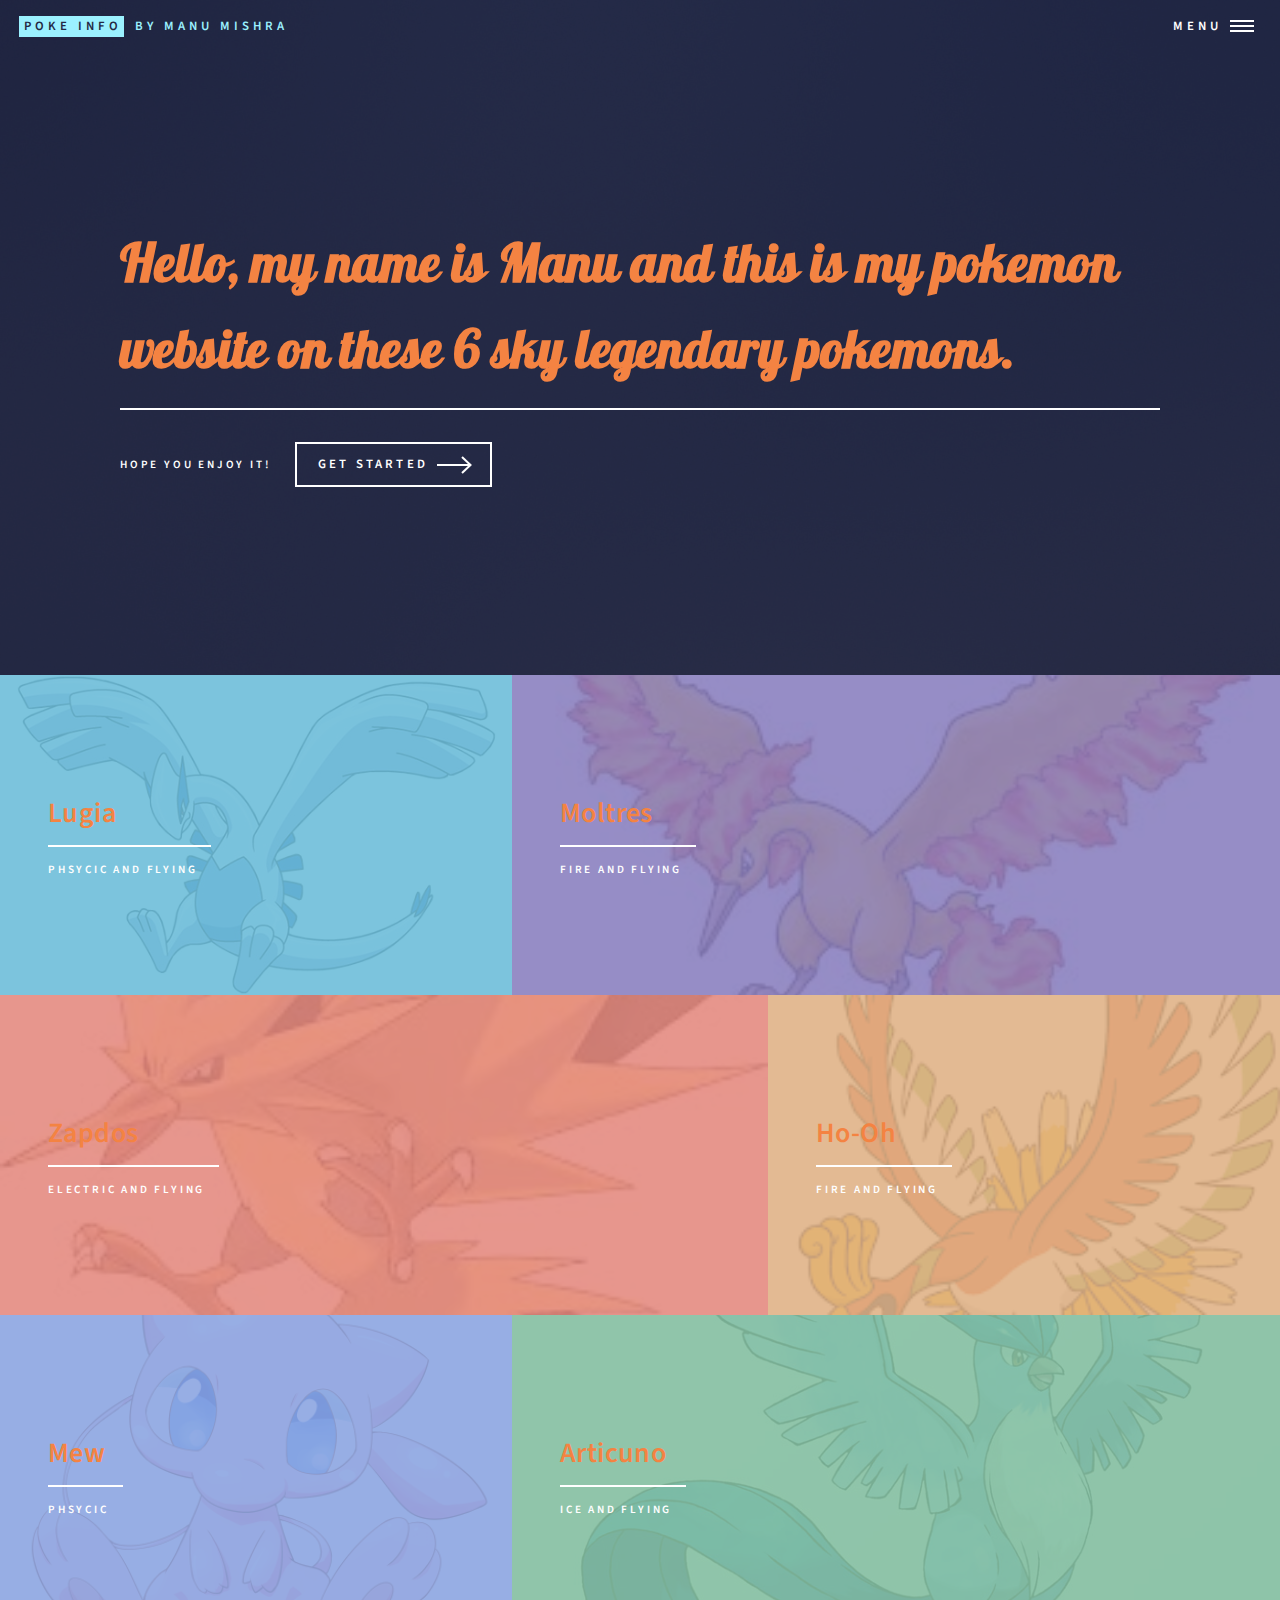
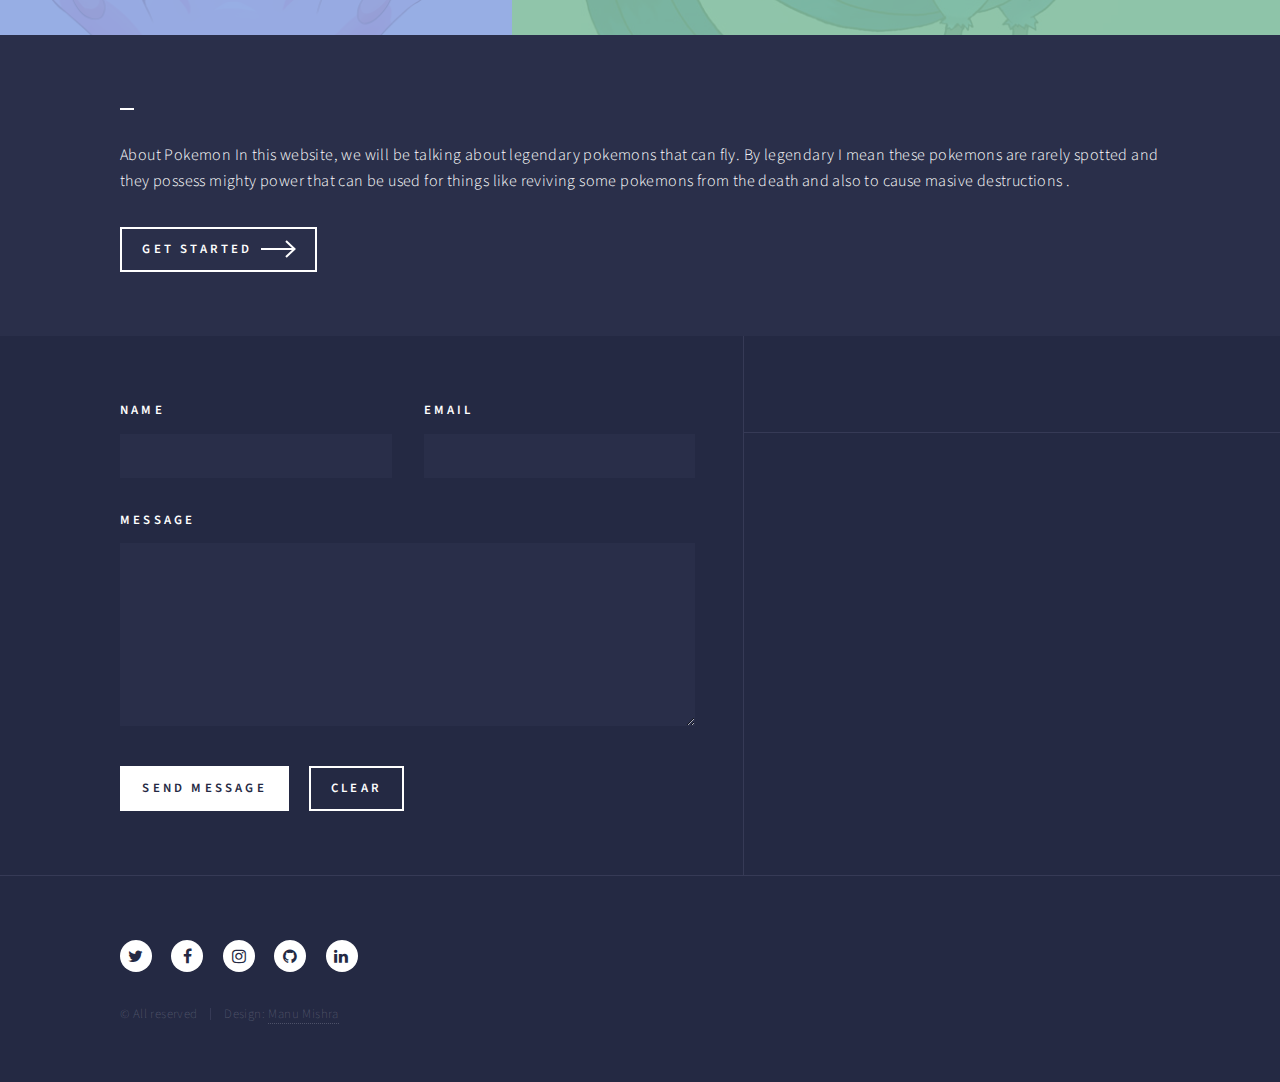
==== index.html @ 034d0edd "first upload" ====
<!DOCTYPE HTML>
<!--
	Forty by HTML5 UP
	html5up.net | @ajlkn
	Free for personal and commercial use under the CCA 3.0 license (html5up.net/license)
-->
<html>
	<head>
	    <link rel="shortcut icon" href="/favicon.ico" type="image/x-icon">
		<title>Legendary Pokemon of the Sky</title>
		<meta charset="utf-8" />
		<meta name="viewport" content="width=device-width, initial-scale=1, user-scalable=no" />
		<!--[if lte IE 8]><script src="assets/js/ie/html5shiv.js"></script><![endif]-->
		<link rel="stylesheet" href="assets/css/main.css" />
		<!--[if lte IE 9]><link rel="stylesheet" href="assets/css/ie9.css" /><![endif]-->
		<!--[if lte IE 8]><link rel="stylesheet" href="assets/css/ie8.css" /><![endif]-->
	</head>
	<body>

		<!-- Wrapper -->
			<div id="wrapper">

				<!-- Header -->
					<header id="header" class="alt">
						<a href="index.html" class="logo"><strong>Poke Info</strong> <span>by Manu Mishra</span></a>
						<nav>
							<a href="#menu">Menu</a>
						</nav>
					</header>

				<!-- Menu -->
					<nav id="menu">
						<ul class="links">
							<li><a href="index.html">Home</a></li>
							<li><a href="landing.html">Landing</a></li>
							<li><a href="generic.html">Generic</a></li>
							<li><a href="elements.html">Elements</a></li>
						</ul>
						<ul class="actions vertical">
							<li><a href="#" class="button special fit">Get Started</a></li>
							<li><a href="#" class="button fit">Log In</a></li>
						</ul>
					</nav>

				<!-- Banner -->
					<section id="banner" class="major">
						<div class="inner">
							<header class="major">
								<h1>Hello, my name is Manu and this is my pokemon website on these 6 sky legendary pokemons.  </h1>
							</header>
							<div class="content">
								<p>Hope you enjoy it!</p>
								<ul class="actions">
									<li><a href="#one" class="button next scrolly">Get Started</a></li>
								</ul>
							</div>
						</div>
					</section>

				<!-- Main -->
					<div id="main">

						<!-- One -->
							<section id="one" class="tiles">
								<article>
									<span class="image">
										<img src="images/pic01.jpg" alt="" />
									</span>
									<header class="major">
										<h3><a href="landing.html" class="link">Lugia
										</a></h3>
										<p>Phsycic and Flying</p>
								              
									</header>
								</article>
								<article>
									<span class="image">
										<img src="images/pic02.jpg" alt="" />
									</span>
									<header class="major">
										<h3><a href="landing.html" class="link">Moltres</a></h3>
										<p>Fire and Flying</p>
									</header>
								</article>
								<article>
									<span class="image">
										<img src="images/pic03.jpg" alt="" />
									</span>
									<header class="major">
										<h3><a href="landing.html" class="link">Zapdos</a></h3>
										<p>Electric and Flying</p>
									<header>
								</article>
								<article>
									<span class="image">
										<img src="images/pic04.jpg" alt="" />
									</span>
									<header class="major">
										<h3><a href="landing.html" class="link">Ho-Oh</a></h3>
										<p>Fire and Flying</p>
									</header>
								</article>
								<article>
									<span class="image">
										<img src="images/pic05.jpg" alt="" />
									</span>
									<header class="major">
										<h3><a href="landing.html" class="link">Mew</a></h3>
										<p>Phsycic</p>
									</header>
								</article>
								<article>
									<span class="image">
										<img src="images/pic06.jpg" alt="" />
									</span>
									<header class="major">
										<h3><a href="landing.html" class="link">Articuno</a></h3>
										<p>Ice and Flying</p>
									</header>
								</article>
							</section>

						<!-- Two -->
							<section id="two">
								<div class="inner">
									<header class="major">
										<h2></h2>
									</header>
									<p>About Pokemon 
									    In this website, we will be talking about legendary pokemons that can fly. By legendary I mean these pokemons are rarely spotted and they possess mighty power that can be used for things like reviving some pokemons from the death and also to cause masive destructions .</p>
									<ul class="actions">
										<li><a href="landing.html" class="button next">Get Started</a></li>
									</ul>
								</div>
							</section>

					</div>

				<!-- Contact -->
					<section id="contact">
						<div class="inner">
							<section>
								<form method="post" action="#">
									<div class="field half first">
										<label for="name">Name</label>
										<input type="text" name="name" id="name" />
									</div>
									<div class="field half">
										<label for="email">Email</label>
										<input type="text" name="email" id="email" />
									</div>
									<div class="field">
										<label for="message">Message</label>
										<textarea name="message" id="message" rows="6"></textarea>
									</div>
									<ul class="actions">
										<li><input type="submit" value="Send Message" class="special" /></li>
										<li><input type="reset" value="Clear" /></li>
									</ul>
								</form>
							</section>
							<section class="split">
								<section>
									<div class="contact-method">
										<span class="></span>
										<h3>Email</h3>
										<a href="#"></a>
									</div>
								</section>
								<section>
									<div class="contact-method">
										<span class="></span>
										<h3>Phone</h3>
										<span>(000) 000-0000 x12387</span>
									</div>
								</section>
								<section>
									<div class="contact-method">
										<span class=""></span>
										<h3></h3>
										<span><br />
										<br />
										</span>
									</div>
								</section>
							</section>
						</div>
					</section>

				<!-- Footer -->
					<footer id="footer">
						<div class="inner">
							<ul class="icons">
								<li><a href="#" class="icon alt fa-twitter"><span class="label">Twitter</span></a></li>
								<li><a href="#" class="icon alt fa-facebook"><span class="label">Facebook</span></a></li>
								<li><a href="#" class="icon alt fa-instagram"><span class="label">Instagram</span></a></li>
								<li><a href="#" class="icon alt fa-github"><span class="label">GitHub</span></a></li>
								<li><a href="#" class="icon alt fa-linkedin"><span class="label">LinkedIn</span></a></li>
							</ul>
							<ul class="copyright">
								<li>&copy; All reserved</li><li>Design: <a href="https://html5up.net">Manu Mishra</a></li>
							</ul>
						</div>
					</footer>

			</div>

		<!-- Scripts -->
			<script src="assets/js/jquery.min.js"></script>
			<script src="assets/js/jquery.scrolly.min.js"></script>
			<script src="assets/js/jquery.scrollex.min.js"></script>
			<script src="assets/js/skel.min.js"></script>
			<script src="assets/js/util.js"></script>
			<!--[if lte IE 8]><script src="assets/js/ie/respond.min.js"></script><![endif]-->
			<script src="assets/js/main.js"></script>

	</body>
</html>
---- assets/css/main.css ----
@import url(font-awesome.min.css);
@import url("https://fonts.googleapis.com/css?family=Source+Sans+Pro:300,300italic,600,600italic");

@import url('https://fonts.googleapis.com/css?family=Lobster');


/*
	Forty by HTML5 UP
	html5up.net | @ajlkn
	Free for personal and commercial use under the CCA 3.0 license (html5up.net/license)
*/

/* Reset */

	html, body, div, span, applet, object, iframe, h1, h2, h3, h4, h5, h6, p, blockquote, pre, a, abbr, acronym, address, big, cite, code, del, dfn, em, img, ins, kbd, q, s, samp, small, strike, strong, sub, sup, tt, var, b, u, i, center, dl, dt, dd, ol, ul, li, fieldset, form, label, legend, table, caption, tbody, tfoot, thead, tr, th, td, article, aside, canvas, details, embed, figure, figcaption, footer, header, hgroup, menu, nav, output, ruby, section, summary, time, mark, audio, video {
		margin: 0;
		padding: 0;
		border: 0;
		font-size: 100%;
		font: inherit;
		vertical-align: baseline;
	}

	article, aside, details, figcaption, figure, footer, header, hgroup, menu, nav, section {
		display: block;
	}

	body {
		line-height: 1;
	}

	ol, ul {
		list-style: none;
	}

	blockquote, q {
		quotes: none;
	}

	blockquote:before, blockquote:after, q:before, q:after {
		content: '';
		content: none;
	}

	table {
		border-collapse: collapse;
		border-spacing: 0;
	}

	body {
		-webkit-text-size-adjust: none;
	}

/* Box Model */

	*, *:before, *:after {
		-moz-box-sizing: border-box;
		-webkit-box-sizing: border-box;
		box-sizing: border-box;
	}

/* Grid */

	.row {
		border-bottom: solid 1px transparent;
		-moz-box-sizing: border-box;
		-webkit-box-sizing: border-box;
		box-sizing: border-box;
	}

	.row > * {
		float: left;
		-moz-box-sizing: border-box;
		-webkit-box-sizing: border-box;
		box-sizing: border-box;
	}

	.row:after, .row:before {
		content: '';
		display: block;
		clear: both;
		height: 0;
	}

	.row.uniform > * > :first-child {
		margin-top: 0;
	}

	.row.uniform > * > :last-child {
		margin-bottom: 0;
	}

	.row.\30 \25 > * {
		padding: 0 0 0 0em;
	}

	.row.\30 \25 {
		margin: 0 0 -1px 0em;
	}

	.row.uniform.\30 \25 > * {
		padding: 0em 0 0 0em;
	}

	.row.uniform.\30 \25 {
		margin: 0em 0 -1px 0em;
	}

	.row > * {
		padding: 0 0 0 2em;
	}

	.row {
		margin: 0 0 -1px -2em;
	}

	.row.uniform > * {
		padding: 2em 0 0 2em;
	}

	.row.uniform {
		margin: -2em 0 -1px -2em;
	}

	.row.\32 00\25 > * {
		padding: 0 0 0 4em;
	}

	.row.\32 00\25 {
		margin: 0 0 -1px -4em;
	}

	.row.uniform.\32 00\25 > * {
		padding: 4em 0 0 4em;
	}

	.row.uniform.\32 00\25 {
		margin: -4em 0 -1px -4em;
	}

	.row.\31 50\25 > * {
		padding: 0 0 0 3em;
	}

	.row.\31 50\25 {
		margin: 0 0 -1px -3em;
	}

	.row.uniform.\31 50\25 > * {
		padding: 3em 0 0 3em;
	}

	.row.uniform.\31 50\25 {
		margin: -3em 0 -1px -3em;
	}

	.row.\35 0\25 > * {
		padding: 0 0 0 1em;
	}

	.row.\35 0\25 {
		margin: 0 0 -1px -1em;
	}

	.row.uniform.\35 0\25 > * {
		padding: 1em 0 0 1em;
	}

	.row.uniform.\35 0\25 {
		margin: -1em 0 -1px -1em;
	}

	.row.\32 5\25 > * {
		padding: 0 0 0 0.5em;
	}

	.row.\32 5\25 {
		margin: 0 0 -1px -0.5em;
	}

	.row.uniform.\32 5\25 > * {
		padding: 0.5em 0 0 0.5em;
	}

	.row.uniform.\32 5\25 {
		margin: -0.5em 0 -1px -0.5em;
	}

	.\31 2u, .\31 2u\24 {
		width: 100%;
		clear: none;
		margin-left: 0;
	}

	.\31 1u, .\31 1u\24 {
		width: 91.6666666667%;
		clear: none;
		margin-left: 0;
	}

	.\31 0u, .\31 0u\24 {
		width: 83.3333333333%;
		clear: none;
		margin-left: 0;
	}

	.\39 u, .\39 u\24 {
		width: 75%;
		clear: none;
		margin-left: 0;
	}

	.\38 u, .\38 u\24 {
		width: 66.6666666667%;
		clear: none;
		margin-left: 0;
	}

	.\37 u, .\37 u\24 {
		width: 58.3333333333%;
		clear: none;
		margin-left: 0;
	}

	.\36 u, .\36 u\24 {
		width: 50%;
		clear: none;
		margin-left: 0;
	}

	.\35 u, .\35 u\24 {
		width: 41.6666666667%;
		clear: none;
		margin-left: 0;
	}

	.\34 u, .\34 u\24 {
		width: 33.3333333333%;
		clear: none;
		margin-left: 0;
	}

	.\33 u, .\33 u\24 {
		width: 25%;
		clear: none;
		margin-left: 0;
	}

	.\32 u, .\32 u\24 {
		width: 16.6666666667%;
		clear: none;
		margin-left: 0;
	}

	.\31 u, .\31 u\24 {
		width: 8.3333333333%;
		clear: none;
		margin-left: 0;
	}

	.\31 2u\24 + *,
	.\31 1u\24 + *,
	.\31 0u\24 + *,
	.\39 u\24 + *,
	.\38 u\24 + *,
	.\37 u\24 + *,
	.\36 u\24 + *,
	.\35 u\24 + *,
	.\34 u\24 + *,
	.\33 u\24 + *,
	.\32 u\24 + *,
	.\31 u\24 + * {
		clear: left;
	}

	.\-11u {
		margin-left: 91.66667%;
	}

	.\-10u {
		margin-left: 83.33333%;
	}

	.\-9u {
		margin-left: 75%;
	}

	.\-8u {
		margin-left: 66.66667%;
	}

	.\-7u {
		margin-left: 58.33333%;
	}

	.\-6u {
		margin-left: 50%;
	}

	.\-5u {
		margin-left: 41.66667%;
	}

	.\-4u {
		margin-left: 33.33333%;
	}

	.\-3u {
		margin-left: 25%;
	}

	.\-2u {
		margin-left: 16.66667%;
	}

	.\-1u {
		margin-left: 8.33333%;
	}

	@media screen and (max-width: 1680px) {

		.row > * {
			padding: 0 0 0 2em;
		}

		.row {
			margin: 0 0 -1px -2em;
		}

		.row.uniform > * {
			padding: 2em 0 0 2em;
		}

		.row.uniform {
			margin: -2em 0 -1px -2em;
		}

		.row.\32 00\25 > * {
			padding: 0 0 0 4em;
		}

		.row.\32 00\25 {
			margin: 0 0 -1px -4em;
		}

		.row.uniform.\32 00\25 > * {
			padding: 4em 0 0 4em;
		}

		.row.uniform.\32 00\25 {
			margin: -4em 0 -1px -4em;
		}

		.row.\31 50\25 > * {
			padding: 0 0 0 3em;
		}

		.row.\31 50\25 {
			margin: 0 0 -1px -3em;
		}

		.row.uniform.\31 50\25 > * {
			padding: 3em 0 0 3em;
		}

		.row.uniform.\31 50\25 {
			margin: -3em 0 -1px -3em;
		}

		.row.\35 0\25 > * {
			padding: 0 0 0 1em;
		}

		.row.\35 0\25 {
			margin: 0 0 -1px -1em;
		}

		.row.uniform.\35 0\25 > * {
			padding: 1em 0 0 1em;
		}

		.row.uniform.\35 0\25 {
			margin: -1em 0 -1px -1em;
		}

		.row.\32 5\25 > * {
			padding: 0 0 0 0.5em;
		}

		.row.\32 5\25 {
			margin: 0 0 -1px -0.5em;
		}

		.row.uniform.\32 5\25 > * {
			padding: 0.5em 0 0 0.5em;
		}

		.row.uniform.\32 5\25 {
			margin: -0.5em 0 -1px -0.5em;
		}

		.\31 2u\28xlarge\29, .\31 2u\24\28xlarge\29 {
			width: 100%;
			clear: none;
			margin-left: 0;
		}

		.\31 1u\28xlarge\29, .\31 1u\24\28xlarge\29 {
			width: 91.6666666667%;
			clear: none;
			margin-left: 0;
		}

		.\31 0u\28xlarge\29, .\31 0u\24\28xlarge\29 {
			width: 83.3333333333%;
			clear: none;
			margin-left: 0;
		}

		.\39 u\28xlarge\29, .\39 u\24\28xlarge\29 {
			width: 75%;
			clear: none;
			margin-left: 0;
		}

		.\38 u\28xlarge\29, .\38 u\24\28xlarge\29 {
			width: 66.6666666667%;
			clear: none;
			margin-left: 0;
		}

		.\37 u\28xlarge\29, .\37 u\24\28xlarge\29 {
			width: 58.3333333333%;
			clear: none;
			margin-left: 0;
		}

		.\36 u\28xlarge\29, .\36 u\24\28xlarge\29 {
			width: 50%;
			clear: none;
			margin-left: 0;
		}

		.\35 u\28xlarge\29, .\35 u\24\28xlarge\29 {
			width: 41.6666666667%;
			clear: none;
			margin-left: 0;
		}

		.\34 u\28xlarge\29, .\34 u\24\28xlarge\29 {
			width: 33.3333333333%;
			clear: none;
			margin-left: 0;
		}

		.\33 u\28xlarge\29, .\33 u\24\28xlarge\29 {
			width: 25%;
			clear: none;
			margin-left: 0;
		}

		.\32 u\28xlarge\29, .\32 u\24\28xlarge\29 {
			width: 16.6666666667%;
			clear: none;
			margin-left: 0;
		}

		.\31 u\28xlarge\29, .\31 u\24\28xlarge\29 {
			width: 8.3333333333%;
			clear: none;
			margin-left: 0;
		}

		.\31 2u\24\28xlarge\29 + *,
		.\31 1u\24\28xlarge\29 + *,
		.\31 0u\24\28xlarge\29 + *,
		.\39 u\24\28xlarge\29 + *,
		.\38 u\24\28xlarge\29 + *,
		.\37 u\24\28xlarge\29 + *,
		.\36 u\24\28xlarge\29 + *,
		.\35 u\24\28xlarge\29 + *,
		.\34 u\24\28xlarge\29 + *,
		.\33 u\24\28xlarge\29 + *,
		.\32 u\24\28xlarge\29 + *,
		.\31 u\24\28xlarge\29 + * {
			clear: left;
		}

		.\-11u\28xlarge\29 {
			margin-left: 91.66667%;
		}

		.\-10u\28xlarge\29 {
			margin-left: 83.33333%;
		}

		.\-9u\28xlarge\29 {
			margin-left: 75%;
		}

		.\-8u\28xlarge\29 {
			margin-left: 66.66667%;
		}

		.\-7u\28xlarge\29 {
			margin-left: 58.33333%;
		}

		.\-6u\28xlarge\29 {
			margin-left: 50%;
		}

		.\-5u\28xlarge\29 {
			margin-left: 41.66667%;
		}

		.\-4u\28xlarge\29 {
			margin-left: 33.33333%;
		}

		.\-3u\28xlarge\29 {
			margin-left: 25%;
		}

		.\-2u\28xlarge\29 {
			margin-left: 16.66667%;
		}

		.\-1u\28xlarge\29 {
			margin-left: 8.33333%;
		}

	}

	@media screen and (max-width: 1280px) {

		.row > * {
			padding: 0 0 0 1.5em;
		}

		.row {
			margin: 0 0 -1px -1.5em;
		}

		.row.uniform > * {
			padding: 1.5em 0 0 1.5em;
		}

		.row.uniform {
			margin: -1.5em 0 -1px -1.5em;
		}

		.row.\32 00\25 > * {
			padding: 0 0 0 3em;
		}

		.row.\32 00\25 {
			margin: 0 0 -1px -3em;
		}

		.row.uniform.\32 00\25 > * {
			padding: 3em 0 0 3em;
		}

		.row.uniform.\32 00\25 {
			margin: -3em 0 -1px -3em;
		}

		.row.\31 50\25 > * {
			padding: 0 0 0 2.25em;
		}

		.row.\31 50\25 {
			margin: 0 0 -1px -2.25em;
		}

		.row.uniform.\31 50\25 > * {
			padding: 2.25em 0 0 2.25em;
		}

		.row.uniform.\31 50\25 {
			margin: -2.25em 0 -1px -2.25em;
		}

		.row.\35 0\25 > * {
			padding: 0 0 0 0.75em;
		}

		.row.\35 0\25 {
			margin: 0 0 -1px -0.75em;
		}

		.row.uniform.\35 0\25 > * {
			padding: 0.75em 0 0 0.75em;
		}

		.row.uniform.\35 0\25 {
			margin: -0.75em 0 -1px -0.75em;
		}

		.row.\32 5\25 > * {
			padding: 0 0 0 0.375em;
		}

		.row.\32 5\25 {
			margin: 0 0 -1px -0.375em;
		}

		.row.uniform.\32 5\25 > * {
			padding: 0.375em 0 0 0.375em;
		}

		.row.uniform.\32 5\25 {
			margin: -0.375em 0 -1px -0.375em;
		}

		.\31 2u\28large\29, .\31 2u\24\28large\29 {
			width: 100%;
			clear: none;
			margin-left: 0;
		}

		.\31 1u\28large\29, .\31 1u\24\28large\29 {
			width: 91.6666666667%;
			clear: none;
			margin-left: 0;
		}

		.\31 0u\28large\29, .\31 0u\24\28large\29 {
			width: 83.3333333333%;
			clear: none;
			margin-left: 0;
		}

		.\39 u\28large\29, .\39 u\24\28large\29 {
			width: 75%;
			clear: none;
			margin-left: 0;
		}

		.\38 u\28large\29, .\38 u\24\28large\29 {
			width: 66.6666666667%;
			clear: none;
			margin-left: 0;
		}

		.\37 u\28large\29, .\37 u\24\28large\29 {
			width: 58.3333333333%;
			clear: none;
			margin-left: 0;
		}

		.\36 u\28large\29, .\36 u\24\28large\29 {
			width: 50%;
			clear: none;
			margin-left: 0;
		}

		.\35 u\28large\29, .\35 u\24\28large\29 {
			width: 41.6666666667%;
			clear: none;
			margin-left: 0;
		}

		.\34 u\28large\29, .\34 u\24\28large\29 {
			width: 33.3333333333%;
			clear: none;
			margin-left: 0;
		}

		.\33 u\28large\29, .\33 u\24\28large\29 {
			width: 25%;
			clear: none;
			margin-left: 0;
		}

		.\32 u\28large\29, .\32 u\24\28large\29 {
			width: 16.6666666667%;
			clear: none;
			margin-left: 0;
		}

		.\31 u\28large\29, .\31 u\24\28large\29 {
			width: 8.3333333333%;
			clear: none;
			margin-left: 0;
		}

		.\31 2u\24\28large\29 + *,
		.\31 1u\24\28large\29 + *,
		.\31 0u\24\28large\29 + *,
		.\39 u\24\28large\29 + *,
		.\38 u\24\28large\29 + *,
		.\37 u\24\28large\29 + *,
		.\36 u\24\28large\29 + *,
		.\35 u\24\28large\29 + *,
		.\34 u\24\28large\29 + *,
		.\33 u\24\28large\29 + *,
		.\32 u\24\28large\29 + *,
		.\31 u\24\28large\29 + * {
			clear: left;
		}

		.\-11u\28large\29 {
			margin-left: 91.66667%;
		}

		.\-10u\28large\29 {
			margin-left: 83.33333%;
		}

		.\-9u\28large\29 {
			margin-left: 75%;
		}

		.\-8u\28large\29 {
			margin-left: 66.66667%;
		}

		.\-7u\28large\29 {
			margin-left: 58.33333%;
		}

		.\-6u\28large\29 {
			margin-left: 50%;
		}

		.\-5u\28large\29 {
			margin-left: 41.66667%;
		}

		.\-4u\28large\29 {
			margin-left: 33.33333%;
		}

		.\-3u\28large\29 {
			margin-left: 25%;
		}

		.\-2u\28large\29 {
			margin-left: 16.66667%;
		}

		.\-1u\28large\29 {
			margin-left: 8.33333%;
		}

	}

	@media screen and (max-width: 980px) {

		.row > * {
			padding: 0 0 0 1.5em;
		}

		.row {
			margin: 0 0 -1px -1.5em;
		}

		.row.uniform > * {
			padding: 1.5em 0 0 1.5em;
		}

		.row.uniform {
			margin: -1.5em 0 -1px -1.5em;
		}

		.row.\32 00\25 > * {
			padding: 0 0 0 3em;
		}

		.row.\32 00\25 {
			margin: 0 0 -1px -3em;
		}

		.row.uniform.\32 00\25 > * {
			padding: 3em 0 0 3em;
		}

		.row.uniform.\32 00\25 {
			margin: -3em 0 -1px -3em;
		}

		.row.\31 50\25 > * {
			padding: 0 0 0 2.25em;
		}

		.row.\31 50\25 {
			margin: 0 0 -1px -2.25em;
		}

		.row.uniform.\31 50\25 > * {
			padding: 2.25em 0 0 2.25em;
		}

		.row.uniform.\31 50\25 {
			margin: -2.25em 0 -1px -2.25em;
		}

		.row.\35 0\25 > * {
			padding: 0 0 0 0.75em;
		}

		.row.\35 0\25 {
			margin: 0 0 -1px -0.75em;
		}

		.row.uniform.\35 0\25 > * {
			padding: 0.75em 0 0 0.75em;
		}

		.row.uniform.\35 0\25 {
			margin: -0.75em 0 -1px -0.75em;
		}

		.row.\32 5\25 > * {
			padding: 0 0 0 0.375em;
		}

		.row.\32 5\25 {
			margin: 0 0 -1px -0.375em;
		}

		.row.uniform.\32 5\25 > * {
			padding: 0.375em 0 0 0.375em;
		}

		.row.uniform.\32 5\25 {
			margin: -0.375em 0 -1px -0.375em;
		}

		.\31 2u\28medium\29, .\31 2u\24\28medium\29 {
			width: 100%;
			clear: none;
			margin-left: 0;
		}

		.\31 1u\28medium\29, .\31 1u\24\28medium\29 {
			width: 91.6666666667%;
			clear: none;
			margin-left: 0;
		}

		.\31 0u\28medium\29, .\31 0u\24\28medium\29 {
			width: 83.3333333333%;
			clear: none;
			margin-left: 0;
		}

		.\39 u\28medium\29, .\39 u\24\28medium\29 {
			width: 75%;
			clear: none;
			margin-left: 0;
		}

		.\38 u\28medium\29, .\38 u\24\28medium\29 {
			width: 66.6666666667%;
			clear: none;
			margin-left: 0;
		}

		.\37 u\28medium\29, .\37 u\24\28medium\29 {
			width: 58.3333333333%;
			clear: none;
			margin-left: 0;
		}

		.\36 u\28medium\29, .\36 u\24\28medium\29 {
			width: 50%;
			clear: none;
			margin-left: 0;
		}

		.\35 u\28medium\29, .\35 u\24\28medium\29 {
			width: 41.6666666667%;
			clear: none;
			margin-left: 0;
		}

		.\34 u\28medium\29, .\34 u\24\28medium\29 {
			width: 33.3333333333%;
			clear: none;
			margin-left: 0;
		}

		.\33 u\28medium\29, .\33 u\24\28medium\29 {
			width: 25%;
			clear: none;
			margin-left: 0;
		}

		.\32 u\28medium\29, .\32 u\24\28medium\29 {
			width: 16.6666666667%;
			clear: none;
			margin-left: 0;
		}

		.\31 u\28medium\29, .\31 u\24\28medium\29 {
			width: 8.3333333333%;
			clear: none;
			margin-left: 0;
		}

		.\31 2u\24\28medium\29 + *,
		.\31 1u\24\28medium\29 + *,
		.\31 0u\24\28medium\29 + *,
		.\39 u\24\28medium\29 + *,
		.\38 u\24\28medium\29 + *,
		.\37 u\24\28medium\29 + *,
		.\36 u\24\28medium\29 + *,
		.\35 u\24\28medium\29 + *,
		.\34 u\24\28medium\29 + *,
		.\33 u\24\28medium\29 + *,
		.\32 u\24\28medium\29 + *,
		.\31 u\24\28medium\29 + * {
			clear: left;
		}

		.\-11u\28medium\29 {
			margin-left: 91.66667%;
		}

		.\-10u\28medium\29 {
			margin-left: 83.33333%;
		}

		.\-9u\28medium\29 {
			margin-left: 75%;
		}

		.\-8u\28medium\29 {
			margin-left: 66.66667%;
		}

		.\-7u\28medium\29 {
			margin-left: 58.33333%;
		}

		.\-6u\28medium\29 {
			margin-left: 50%;
		}

		.\-5u\28medium\29 {
			margin-left: 41.66667%;
		}

		.\-4u\28medium\29 {
			margin-left: 33.33333%;
		}

		.\-3u\28medium\29 {
			margin-left: 25%;
		}

		.\-2u\28medium\29 {
			margin-left: 16.66667%;
		}

		.\-1u\28medium\29 {
			margin-left: 8.33333%;
		}

	}

	@media screen and (max-width: 736px) {

		.row > * {
			padding: 0 0 0 1.25em;
		}

		.row {
			margin: 0 0 -1px -1.25em;
		}

		.row.uniform > * {
			padding: 1.25em 0 0 1.25em;
		}

		.row.uniform {
			margin: -1.25em 0 -1px -1.25em;
		}

		.row.\32 00\25 > * {
			padding: 0 0 0 2.5em;
		}

		.row.\32 00\25 {
			margin: 0 0 -1px -2.5em;
		}

		.row.uniform.\32 00\25 > * {
			padding: 2.5em 0 0 2.5em;
		}

		.row.uniform.\32 00\25 {
			margin: -2.5em 0 -1px -2.5em;
		}

		.row.\31 50\25 > * {
			padding: 0 0 0 1.875em;
		}

		.row.\31 50\25 {
			margin: 0 0 -1px -1.875em;
		}

		.row.uniform.\31 50\25 > * {
			padding: 1.875em 0 0 1.875em;
		}

		.row.uniform.\31 50\25 {
			margin: -1.875em 0 -1px -1.875em;
		}

		.row.\35 0\25 > * {
			padding: 0 0 0 0.625em;
		}

		.row.\35 0\25 {
			margin: 0 0 -1px -0.625em;
		}

		.row.uniform.\35 0\25 > * {
			padding: 0.625em 0 0 0.625em;
		}

		.row.uniform.\35 0\25 {
			margin: -0.625em 0 -1px -0.625em;
		}

		.row.\32 5\25 > * {
			padding: 0 0 0 0.3125em;
		}

		.row.\32 5\25 {
			margin: 0 0 -1px -0.3125em;
		}

		.row.uniform.\32 5\25 > * {
			padding: 0.3125em 0 0 0.3125em;
		}

		.row.uniform.\32 5\25 {
			margin: -0.3125em 0 -1px -0.3125em;
		}

		.\31 2u\28small\29, .\31 2u\24\28small\29 {
			width: 100%;
			clear: none;
			margin-left: 0;
		}

		.\31 1u\28small\29, .\31 1u\24\28small\29 {
			width: 91.6666666667%;
			clear: none;
			margin-left: 0;
		}

		.\31 0u\28small\29, .\31 0u\24\28small\29 {
			width: 83.3333333333%;
			clear: none;
			margin-left: 0;
		}

		.\39 u\28small\29, .\39 u\24\28small\29 {
			width: 75%;
			clear: none;
			margin-left: 0;
		}

		.\38 u\28small\29, .\38 u\24\28small\29 {
			width: 66.6666666667%;
			clear: none;
			margin-left: 0;
		}

		.\37 u\28small\29, .\37 u\24\28small\29 {
			width: 58.3333333333%;
			clear: none;
			margin-left: 0;
		}

		.\36 u\28small\29, .\36 u\24\28small\29 {
			width: 50%;
			clear: none;
			margin-left: 0;
		}

		.\35 u\28small\29, .\35 u\24\28small\29 {
			width: 41.6666666667%;
			clear: none;
			margin-left: 0;
		}

		.\34 u\28small\29, .\34 u\24\28small\29 {
			width: 33.3333333333%;
			clear: none;
			margin-left: 0;
		}

		.\33 u\28small\29, .\33 u\24\28small\29 {
			width: 25%;
			clear: none;
			margin-left: 0;
		}

		.\32 u\28small\29, .\32 u\24\28small\29 {
			width: 16.6666666667%;
			clear: none;
			margin-left: 0;
		}

		.\31 u\28small\29, .\31 u\24\28small\29 {
			width: 8.3333333333%;
			clear: none;
			margin-left: 0;
		}

		.\31 2u\24\28small\29 + *,
		.\31 1u\24\28small\29 + *,
		.\31 0u\24\28small\29 + *,
		.\39 u\24\28small\29 + *,
		.\38 u\24\28small\29 + *,
		.\37 u\24\28small\29 + *,
		.\36 u\24\28small\29 + *,
		.\35 u\24\28small\29 + *,
		.\34 u\24\28small\29 + *,
		.\33 u\24\28small\29 + *,
		.\32 u\24\28small\29 + *,
		.\31 u\24\28small\29 + * {
			clear: left;
		}

		.\-11u\28small\29 {
			margin-left: 91.66667%;
		}

		.\-10u\28small\29 {
			margin-left: 83.33333%;
		}

		.\-9u\28small\29 {
			margin-left: 75%;
		}

		.\-8u\28small\29 {
			margin-left: 66.66667%;
		}

		.\-7u\28small\29 {
			margin-left: 58.33333%;
		}

		.\-6u\28small\29 {
			margin-left: 50%;
		}

		.\-5u\28small\29 {
			margin-left: 41.66667%;
		}

		.\-4u\28small\29 {
			margin-left: 33.33333%;
		}

		.\-3u\28small\29 {
			margin-left: 25%;
		}

		.\-2u\28small\29 {
			margin-left: 16.66667%;
		}

		.\-1u\28small\29 {
			margin-left: 8.33333%;
		}

	}

	@media screen and (max-width: 480px) {

		.row > * {
			padding: 0 0 0 1.25em;
		}

		.row {
			margin: 0 0 -1px -1.25em;
		}

		.row.uniform > * {
			padding: 1.25em 0 0 1.25em;
		}

		.row.uniform {
			margin: -1.25em 0 -1px -1.25em;
		}

		.row.\32 00\25 > * {
			padding: 0 0 0 2.5em;
		}

		.row.\32 00\25 {
			margin: 0 0 -1px -2.5em;
		}

		.row.uniform.\32 00\25 > * {
			padding: 2.5em 0 0 2.5em;
		}

		.row.uniform.\32 00\25 {
			margin: -2.5em 0 -1px -2.5em;
		}

		.row.\31 50\25 > * {
			padding: 0 0 0 1.875em;
		}

		.row.\31 50\25 {
			margin: 0 0 -1px -1.875em;
		}

		.row.uniform.\31 50\25 > * {
			padding: 1.875em 0 0 1.875em;
		}

		.row.uniform.\31 50\25 {
			margin: -1.875em 0 -1px -1.875em;
		}

		.row.\35 0\25 > * {
			padding: 0 0 0 0.625em;
		}

		.row.\35 0\25 {
			margin: 0 0 -1px -0.625em;
		}

		.row.uniform.\35 0\25 > * {
			padding: 0.625em 0 0 0.625em;
		}

		.row.uniform.\35 0\25 {
			margin: -0.625em 0 -1px -0.625em;
		}

		.row.\32 5\25 > * {
			padding: 0 0 0 0.3125em;
		}

		.row.\32 5\25 {
			margin: 0 0 -1px -0.3125em;
		}

		.row.uniform.\32 5\25 > * {
			padding: 0.3125em 0 0 0.3125em;
		}

		.row.uniform.\32 5\25 {
			margin: -0.3125em 0 -1px -0.3125em;
		}

		.\31 2u\28xsmall\29, .\31 2u\24\28xsmall\29 {
			width: 100%;
			clear: none;
			margin-left: 0;
		}

		.\31 1u\28xsmall\29, .\31 1u\24\28xsmall\29 {
			width: 91.6666666667%;
			clear: none;
			margin-left: 0;
		}

		.\31 0u\28xsmall\29, .\31 0u\24\28xsmall\29 {
			width: 83.3333333333%;
			clear: none;
			margin-left: 0;
		}

		.\39 u\28xsmall\29, .\39 u\24\28xsmall\29 {
			width: 75%;
			clear: none;
			margin-left: 0;
		}

		.\38 u\28xsmall\29, .\38 u\24\28xsmall\29 {
			width: 66.6666666667%;
			clear: none;
			margin-left: 0;
		}

		.\37 u\28xsmall\29, .\37 u\24\28xsmall\29 {
			width: 58.3333333333%;
			clear: none;
			margin-left: 0;
		}

		.\36 u\28xsmall\29, .\36 u\24\28xsmall\29 {
			width: 50%;
			clear: none;
			margin-left: 0;
		}

		.\35 u\28xsmall\29, .\35 u\24\28xsmall\29 {
			width: 41.6666666667%;
			clear: none;
			margin-left: 0;
		}

		.\34 u\28xsmall\29, .\34 u\24\28xsmall\29 {
			width: 33.3333333333%;
			clear: none;
			margin-left: 0;
		}

		.\33 u\28xsmall\29, .\33 u\24\28xsmall\29 {
			width: 25%;
			clear: none;
			margin-left: 0;
		}

		.\32 u\28xsmall\29, .\32 u\24\28xsmall\29 {
			width: 16.6666666667%;
			clear: none;
			margin-left: 0;
		}

		.\31 u\28xsmall\29, .\31 u\24\28xsmall\29 {
			width: 8.3333333333%;
			clear: none;
			margin-left: 0;
		}

		.\31 2u\24\28xsmall\29 + *,
		.\31 1u\24\28xsmall\29 + *,
		.\31 0u\24\28xsmall\29 + *,
		.\39 u\24\28xsmall\29 + *,
		.\38 u\24\28xsmall\29 + *,
		.\37 u\24\28xsmall\29 + *,
		.\36 u\24\28xsmall\29 + *,
		.\35 u\24\28xsmall\29 + *,
		.\34 u\24\28xsmall\29 + *,
		.\33 u\24\28xsmall\29 + *,
		.\32 u\24\28xsmall\29 + *,
		.\31 u\24\28xsmall\29 + * {
			clear: left;
		}

		.\-11u\28xsmall\29 {
			margin-left: 91.66667%;
		}

		.\-10u\28xsmall\29 {
			margin-left: 83.33333%;
		}

		.\-9u\28xsmall\29 {
			margin-left: 75%;
		}

		.\-8u\28xsmall\29 {
			margin-left: 66.66667%;
		}

		.\-7u\28xsmall\29 {
			margin-left: 58.33333%;
		}

		.\-6u\28xsmall\29 {
			margin-left: 50%;
		}

		.\-5u\28xsmall\29 {
			margin-left: 41.66667%;
		}

		.\-4u\28xsmall\29 {
			margin-left: 33.33333%;
		}

		.\-3u\28xsmall\29 {
			margin-left: 25%;
		}

		.\-2u\28xsmall\29 {
			margin-left: 16.66667%;
		}

		.\-1u\28xsmall\29 {
			margin-left: 8.33333%;
		}

	}

	@media screen and (max-width: 360px) {

		.row > * {
			padding: 0 0 0 1.25em;
		}

		.row {
			margin: 0 0 -1px -1.25em;
		}

		.row.uniform > * {
			padding: 1.25em 0 0 1.25em;
		}

		.row.uniform {
			margin: -1.25em 0 -1px -1.25em;
		}

		.row.\32 00\25 > * {
			padding: 0 0 0 2.5em;
		}

		.row.\32 00\25 {
			margin: 0 0 -1px -2.5em;
		}

		.row.uniform.\32 00\25 > * {
			padding: 2.5em 0 0 2.5em;
		}

		.row.uniform.\32 00\25 {
			margin: -2.5em 0 -1px -2.5em;
		}

		.row.\31 50\25 > * {
			padding: 0 0 0 1.875em;
		}

		.row.\31 50\25 {
			margin: 0 0 -1px -1.875em;
		}

		.row.uniform.\31 50\25 > * {
			padding: 1.875em 0 0 1.875em;
		}

		.row.uniform.\31 50\25 {
			margin: -1.875em 0 -1px -1.875em;
		}

		.row.\35 0\25 > * {
			padding: 0 0 0 0.625em;
		}

		.row.\35 0\25 {
			margin: 0 0 -1px -0.625em;
		}

		.row.uniform.\35 0\25 > * {
			padding: 0.625em 0 0 0.625em;
		}

		.row.uniform.\35 0\25 {
			margin: -0.625em 0 -1px -0.625em;
		}

		.row.\32 5\25 > * {
			padding: 0 0 0 0.3125em;
		}

		.row.\32 5\25 {
			margin: 0 0 -1px -0.3125em;
		}

		.row.uniform.\32 5\25 > * {
			padding: 0.3125em 0 0 0.3125em;
		}

		.row.uniform.\32 5\25 {
			margin: -0.3125em 0 -1px -0.3125em;
		}

		.\31 2u\28xxsmall\29, .\31 2u\24\28xxsmall\29 {
			width: 100%;
			clear: none;
			margin-left: 0;
		}

		.\31 1u\28xxsmall\29, .\31 1u\24\28xxsmall\29 {
			width: 91.6666666667%;
			clear: none;
			margin-left: 0;
		}

		.\31 0u\28xxsmall\29, .\31 0u\24\28xxsmall\29 {
			width: 83.3333333333%;
			clear: none;
			margin-left: 0;
		}

		.\39 u\28xxsmall\29, .\39 u\24\28xxsmall\29 {
			width: 75%;
			clear: none;
			margin-left: 0;
		}

		.\38 u\28xxsmall\29, .\38 u\24\28xxsmall\29 {
			width: 66.6666666667%;
			clear: none;
			margin-left: 0;
		}

		.\37 u\28xxsmall\29, .\37 u\24\28xxsmall\29 {
			width: 58.3333333333%;
			clear: none;
			margin-left: 0;
		}

		.\36 u\28xxsmall\29, .\36 u\24\28xxsmall\29 {
			width: 50%;
			clear: none;
			margin-left: 0;
		}

		.\35 u\28xxsmall\29, .\35 u\24\28xxsmall\29 {
			width: 41.6666666667%;
			clear: none;
			margin-left: 0;
		}

		.\34 u\28xxsmall\29, .\34 u\24\28xxsmall\29 {
			width: 33.3333333333%;
			clear: none;
			margin-left: 0;
		}

		.\33 u\28xxsmall\29, .\33 u\24\28xxsmall\29 {
			width: 25%;
			clear: none;
			margin-left: 0;
		}

		.\32 u\28xxsmall\29, .\32 u\24\28xxsmall\29 {
			width: 16.6666666667%;
			clear: none;
			margin-left: 0;
		}

		.\31 u\28xxsmall\29, .\31 u\24\28xxsmall\29 {
			width: 8.3333333333%;
			clear: none;
			margin-left: 0;
		}

		.\31 2u\24\28xxsmall\29 + *,
		.\31 1u\24\28xxsmall\29 + *,
		.\31 0u\24\28xxsmall\29 + *,
		.\39 u\24\28xxsmall\29 + *,
		.\38 u\24\28xxsmall\29 + *,
		.\37 u\24\28xxsmall\29 + *,
		.\36 u\24\28xxsmall\29 + *,
		.\35 u\24\28xxsmall\29 + *,
		.\34 u\24\28xxsmall\29 + *,
		.\33 u\24\28xxsmall\29 + *,
		.\32 u\24\28xxsmall\29 + *,
		.\31 u\24\28xxsmall\29 + * {
			clear: left;
		}

		.\-11u\28xxsmall\29 {
			margin-left: 91.66667%;
		}

		.\-10u\28xxsmall\29 {
			margin-left: 83.33333%;
		}

		.\-9u\28xxsmall\29 {
			margin-left: 75%;
		}

		.\-8u\28xxsmall\29 {
			margin-left: 66.66667%;
		}

		.\-7u\28xxsmall\29 {
			margin-left: 58.33333%;
		}

		.\-6u\28xxsmall\29 {
			margin-left: 50%;
		}

		.\-5u\28xxsmall\29 {
			margin-left: 41.66667%;
		}

		.\-4u\28xxsmall\29 {
			margin-left: 33.33333%;
		}

		.\-3u\28xxsmall\29 {
			margin-left: 25%;
		}

		.\-2u\28xxsmall\29 {
			margin-left: 16.66667%;
		}

		.\-1u\28xxsmall\29 {
			margin-left: 8.33333%;
		}

	}

/* Basic */

	@-ms-viewport {
		width: device-width;
	}

	body {
		-ms-overflow-style: scrollbar;
	}

	@media screen and (max-width: 480px) {

		html, body {
			min-width: 320px;
		}

	}

	body {
		background: #242943;
	}

		body.is-loading *, body.is-loading *:before, body.is-loading *:after {
			-moz-animation: none !important;
			-webkit-animation: none !important;
			-ms-animation: none !important;
			animation: none !important;
			-moz-transition: none !important;
			-webkit-transition: none !important;
			-ms-transition: none !important;
			transition: none !important;
		}

/* Type */

	body, input, select, textarea {
		color: #ffffff;
		font-family: "Source Sans Pro", Helvetica, sans-serif;
		font-size: 17pt;
		font-weight: 300;
		letter-spacing: 0.025em;
		line-height: 1.65;
	}

		@media screen and (max-width: 1680px) {

			body, input, select, textarea {
				font-size: 14pt;
			}

		}

		@media screen and (max-width: 1280px) {

			body, input, select, textarea {
				font-size: 12pt;
			}

		}

		@media screen and (max-width: 360px) {

			body, input, select, textarea {
				font-size: 11pt;
			}

		}

	a {
		-moz-transition: color 0.2s ease-in-out, border-bottom-color 0.2s ease-in-out;
		-webkit-transition: color 0.2s ease-in-out, border-bottom-color 0.2s ease-in-out;
		-ms-transition: color 0.2s ease-in-out, border-bottom-color 0.2s ease-in-out;
		transition: color 0.2s ease-in-out, border-bottom-color 0.2s ease-in-out;
		border-bottom: dotted 1px;
		color: inherit;
		text-decoration: none;
	}

		a:hover {
			border-bottom-color: transparent;
			color: #9bf1ff !important;
		}

		a:active {
			color: #53e3fb !important;
		}

	strong, b {
		 backgroud color: orange;
		
		font-weight: 600;
	}

	em, i {
		font-style: italic;
	}

	p {
		margin: 0 0 2em 0;
	}

	h1, h2, h3, h4, h5, h6 {
		color: #f48342;
		font-weight: 600;
		line-height: 1.65;
		margin: 0 0 1em 0;
	}

		h1 a, h2 a, h3 a, h4 a, h5 a, h6 a {
			color: inherit;
			border-bottom: 0;
		}

	h1 {
		font-size: 2.5em;
	}

	h2 {
		font-size: 1.75em;
	}

	h3 {
		font-size: 1.35em;
	}

	h4 {
		font-size: 1.1em;
	}

	h5 {
		font-size: 0.9em;
	}

	h6 {
		font-size: 0.7em;
	}

	@media screen and (max-width: 736px) {

		h1 {
			font-size: 2em;
		}

		h2 {
			font-size: 1.5em;
		}

		h3 {
			font-size: 1.25em;
		}

	}

	sub {
		font-size: 0.8em;
		position: relative;
		top: 0.5em;
	}

	sup {
		font-size: 0.8em;
		position: relative;
		top: -0.5em;
	}

	blockquote {
		border-left: solid 4px rgba(212, 212, 255, 0.1);
		font-style: italic;
		margin: 0 0 2em 0;
		padding: 0.5em 0 0.5em 2em;
	}

	code {
		background: rgba(212, 212, 255, 0.035);
		font-family: "Courier New", monospace;
		font-size: 0.9em;
		margin: 0 0.25em;
		padding: 0.25em 0.65em;
	}

	pre {
		-webkit-overflow-scrolling: touch;
		font-family: "Courier New", monospace;
		font-size: 0.9em;
		margin: 0 0 2em 0;
	}

		pre code {
			display: block;
			line-height: 1.75;
			padding: 1em 1.5em;
			overflow-x: auto;
		}

	hr {
		border: 0;
		border-bottom: solid 1px rgba(212, 212, 255, 0.1);
		margin: 2em 0;
	}

		hr.major {
			margin: 3em 0;
		}

	.align-left {
		text-align: left;
	}

	.align-center {
		text-align: center;
	}

	.align-right {
		text-align: right;
	}

/* Section/Article */

	section.special, article.special {
		text-align: center;
	}

	header.major {
		width: -moz-max-content;
		width: -webkit-max-content;
		width: -ms-max-content;
		width: max-content;
		margin-bottom: 2em;
	}

		header.major > :first-child {
			margin-bottom: 0;
			width: calc(100% + 0.5em);
		}

			header.major > :first-child:after {
				content: '';
				background-color: #ffffff;
				display: block;
				height: 2px;
				margin: 0.325em 0 0.5em 0;
				width: 100%;
			}

		header.major > p {
			font-size: 0.7em;
			font-weight: 600;
			letter-spacing: 0.25em;
			margin-bottom: 0;
			text-transform: uppercase;
		}

		body.is-ie header.major > :first-child:after {
			max-width: 9em;
		}

		body.is-ie header.major > h1:after {
			max-width: 100% !important;
		}

	@media screen and (max-width: 736px) {

		header.major > p br {
			display: none;
		}

	}

/* Form */

	form {
		margin: 0 0 2em 0;
	}

		form .field {
			margin: 0 0 2em 0;
		}

			form .field.half {
				width: 50%;
				float: left;
				padding: 0 0 0 1em;
			}

				form .field.half.first {
					padding: 0 1em 0 0;
				}

		form > .actions {
			margin: 2.5em 0 0 0 !important;
		}

		@media screen and (max-width: 736px) {

			form .field {
				margin: 0 0 1.5em 0;
			}

				form .field.half {
					padding: 0 0 0 0.75em;
				}

					form .field.half.first {
						padding: 0 0.75em 0 0;
					}

			form > .actions {
				margin: 2em 0 0 0 !important;
			}

		}

		@media screen and (max-width: 480px) {

			form .field.half {
				width: 100%;
				float: none;
				padding: 0;
			}

				form .field.half.first {
					padding: 0;
				}

		}

	label {
		color: #ffffff;
		display: block;
		font-size: 0.8em;
		font-weight: 600;
		letter-spacing: 0.25em;
		margin: 0 0 1em 0;
		text-transform: uppercase;
	}

	input[type="text"],
	input[type="password"],
	input[type="email"],
	input[type="tel"],
	select,
	textarea {
		-moz-appearance: none;
		-webkit-appearance: none;
		-ms-appearance: none;
		appearance: none;
		background: rgba(212, 212, 255, 0.035);
		border: none;
		border-radius: 0;
		color: inherit;
		display: block;
		outline: 0;
		padding: 0 1em;
		text-decoration: none;
		width: 100%;
	}

		input[type="text"]:invalid,
		input[type="password"]:invalid,
		input[type="email"]:invalid,
		input[type="tel"]:invalid,
		select:invalid,
		textarea:invalid {
			box-shadow: none;
		}

		input[type="text"]:focus,
		input[type="password"]:focus,
		input[type="email"]:focus,
		input[type="tel"]:focus,
		select:focus,
		textarea:focus {
			border-color: #9bf1ff;
			box-shadow: 0 0 0 2px #9bf1ff;
		}

	.select-wrapper {
		text-decoration: none;
		display: block;
		position: relative;
	}

		.select-wrapper:before {
			-moz-osx-font-smoothing: grayscale;
			-webkit-font-smoothing: antialiased;
			font-family: FontAwesome;
			font-style: normal;
			font-weight: normal;
			text-transform: none !important;
		}

		.select-wrapper:before {
			color: rgba(212, 212, 255, 0.1);
			content: '\f078';
			display: block;
			height: 2.75em;
			line-height: 2.75em;
			pointer-events: none;
			position: absolute;
			right: 0;
			text-align: center;
			top: 0;
			width: 2.75em;
		}

		.select-wrapper select::-ms-expand {
			display: none;
		}

	input[type="text"],
	input[type="password"],
	input[type="email"],
	select {
		height: 2.75em;
	}

	textarea {
		padding: 0.75em 1em;
	}

	input[type="checkbox"],
	input[type="radio"] {
		-moz-appearance: none;
		-webkit-appearance: none;
		-ms-appearance: none;
		appearance: none;
		display: block;
		float: left;
		margin-right: -2em;
		opacity: 0;
		width: 1em;
		z-index: -1;
	}

		input[type="checkbox"] + label,
		input[type="radio"] + label {
			text-decoration: none;
			color: #ffffff;
			cursor: pointer;
			display: inline-block;
			font-weight: 300;
			padding-left: 2.65em;
			padding-right: 0.75em;
			position: relative;
		}

			input[type="checkbox"] + label:before,
			input[type="radio"] + label:before {
				-moz-osx-font-smoothing: grayscale;
				-webkit-font-smoothing: antialiased;
				font-family: FontAwesome;
				font-style: normal;
				font-weight: normal;
				text-transform: none !important;
			}

			input[type="checkbox"] + label:before,
			input[type="radio"] + label:before {
				background: rgba(212, 212, 255, 0.035);
				content: '';
				display: inline-block;
				height: 1.65em;
				left: 0;
				letter-spacing: 0;
				line-height: 1.58125em;
				position: absolute;
				text-align: center;
				top: 0;
				width: 1.65em;
			}

		input[type="checkbox"]:checked + label:before,
		input[type="radio"]:checked + label:before {
			background: #ffffff;
			border-color: #9bf1ff;
			content: '\f00c';
			color: #242943;
		}

		input[type="checkbox"]:focus + label:before,
		input[type="radio"]:focus + label:before {
			box-shadow: 0 0 0 2px #9bf1ff;
		}

	input[type="radio"] + label:before {
		border-radius: 100%;
	}

	::-webkit-input-placeholder {
		color: rgba(244, 244, 255, 0.2) !important;
		opacity: 1.0;
	}

	:-moz-placeholder {
		color: rgba(244, 244, 255, 0.2) !important;
		opacity: 1.0;
	}

	::-moz-placeholder {
		color: rgba(244, 244, 255, 0.2) !important;
		opacity: 1.0;
	}

	:-ms-input-placeholder {
		color: rgba(244, 244, 255, 0.2) !important;
		opacity: 1.0;
	}

	.formerize-placeholder {
		color: rgba(244, 244, 255, 0.2) !important;
		opacity: 1.0;
	}

/* Box */

	.box {
		border: solid 1px rgba(212, 212, 255, 0.1);
		margin-bottom: 2em;
		padding: 1.5em;
	}

		.box > :last-child,
		.box > :last-child > :last-child,
		.box > :last-child > :last-child > :last-child {
			margin-bottom: 0;
		}

		.box.alt {
			border: 0;
			border-radius: 0;
			padding: 0;
		}

/* Icon */

	.icon {
		text-decoration: none;
		border-bottom: none;
		position: relative;
	}

		.icon:before {
			-moz-osx-font-smoothing: grayscale;
			-webkit-font-smoothing: antialiased;
			font-family: FontAwesome;
			font-style: normal;
			font-weight: normal;
			text-transform: none !important;
		}

		.icon > .label {
			display: none;
		}

		.icon.alt:before {
			background-color: #ffffff;
			border-radius: 100%;
			color: #242943;
			display: inline-block;
			height: 2em;
			line-height: 2em;
			text-align: center;
			width: 2em;
		}

	a.icon.alt:before {
		-moz-transition: background-color 0.2s ease-in-out;
		-webkit-transition: background-color 0.2s ease-in-out;
		-ms-transition: background-color 0.2s ease-in-out;
		transition: background-color 0.2s ease-in-out;
	}

	a.icon.alt:hover:before {
		background-color: #6fc3df;
	}

	a.icon.alt:active:before {
		background-color: #37a6cb;
	}

/* Image */

	.image {
		border: 0;
		display: inline-block;
		position: relative;
	}

		.image img {
			display: block;
		}

		.image.left, .image.right {
			max-width: 30%;
		}

			.image.left img, .image.right img {
				width: 100%;
			}

		.image.left {
			float: left;
			margin: 0 1.5em 1.25em 0;
			top: 0.25em;
		}

		.image.right {
			float: right;
			margin: 0 0 1.25em 1.5em;
			top: 0.25em;
		}

		.image.fit {
			display: block;
			margin: 0 0 2em 0;
			width: 100%;
		}

			.image.fit img {
				width: 100%;
			}

		.image.main {
			display: block;
			margin: 2.5em 0;
			width: 100%;
		}

			.image.main img {
				width: 100%;
			}

			@media screen and (max-width: 736px) {

				.image.main {
					margin: 1.5em 0;
				}

			}

/* List */

	ol {
		list-style: decimal;
		margin: 0 0 2em 0;
		padding-left: 1.25em;
	}

		ol li {
			padding-left: 0.25em;
		}

	ul {
		list-style: disc;
		margin: 0 0 2em 0;
		padding-left: 1em;
	}

		ul li {
			padding-left: 0.5em;
		}

		ul.alt {
			list-style: none;
			padding-left: 0;
		}

			ul.alt li {
				border-top: solid 1px rgba(212, 212, 255, 0.1);
				padding: 0.5em 0;
			}

				ul.alt li:first-child {
					border-top: 0;
					padding-top: 0;
				}

		ul.icons {
			cursor: default;
			list-style: none;
			padding-left: 0;
		}

			ul.icons li {
				display: inline-block;
				padding: 0 1em 0 0;
			}

				ul.icons li:last-child {
					padding-right: 0;
				}

			@media screen and (max-width: 736px) {

				ul.icons li {
					padding: 0 0.75em 0 0;
				}

			}

		ul.actions {
			cursor: default;
			list-style: none;
			padding-left: 0;
		}

			ul.actions li {
				display: inline-block;
				padding: 0 1em 0 0;
				vertical-align: middle;
			}

				ul.actions li:last-child {
					padding-right: 0;
				}

			ul.actions.small li {
				padding: 0 1em 0 0;
			}

			ul.actions.vertical li {
				display: block;
				padding: 1em 0 0 0;
			}

				ul.actions.vertical li:first-child {
					padding-top: 0;
				}

				ul.actions.vertical li > * {
					margin-bottom: 0;
				}

			ul.actions.vertical.small li:first-child {
				padding-top: 0;
			}

			ul.actions.fit {
				display: table;
				margin-left: -1em;
				padding: 0;
				table-layout: fixed;
				width: calc(100% + 1em);
			}

				ul.actions.fit li {
					display: table-cell;
					padding: 0 0 0 1em;
				}

					ul.actions.fit li > * {
						margin-bottom: 0;
					}

				ul.actions.fit.small {
					margin-left: -1em;
					width: calc(100% + 1em);
				}

					ul.actions.fit.small li {
						padding: 0 0 0 1em;
					}

	dl {
		margin: 0 0 2em 0;
	}

		dl dt {
			display: block;
			font-weight: 600;
			margin: 0 0 1em 0;
		}

		dl dd {
			margin-left: 2em;
		}

/* Table */

	.table-wrapper {
		-webkit-overflow-scrolling: touch;
		overflow-x: auto;
	}

	table {
		margin: 0 0 2em 0;
		width: 100%;
	}

		table tbody tr {
			border: solid 1px rgba(212, 212, 255, 0.1);
			border-left: 0;
			border-right: 0;
		}

			table tbody tr:nth-child(2n + 1) {
				background-color: rgba(212, 212, 255, 0.035);
			}

		table td {
			padding: 0.75em 0.75em;
		}

		table th {
			color: #ffffff;
			font-size: 0.9em;
			font-weight: 600;
			padding: 0 0.75em 0.75em 0.75em;
			text-align: left;
		}

		table thead {
			border-bottom: solid 2px rgba(212, 212, 255, 0.1);
		}

		table tfoot {
			border-top: solid 2px rgba(212, 212, 255, 0.1);
		}

		table.alt {
			border-collapse: separate;
		}

			table.alt tbody tr td {
				border: solid 1px rgba(212, 212, 255, 0.1);
				border-left-width: 0;
				border-top-width: 0;
			}

				table.alt tbody tr td:first-child {
					border-left-width: 1px;
				}

			table.alt tbody tr:first-child td {
				border-top-width: 1px;
			}

			table.alt thead {
				border-bottom: 0;
			}

			table.alt tfoot {
				border-top: 0;
			}

/* Button */

	input[type="submit"],
	input[type="reset"],
	input[type="button"],
	button,
	.button {
		-moz-appearance: none;
		-webkit-appearance: none;
		-ms-appearance: none;
		appearance: none;
		-moz-transition: background-color 0.2s ease-in-out, box-shadow 0.2s ease-in-out, color 0.2s ease-in-out;
		-webkit-transition: background-color 0.2s ease-in-out, box-shadow 0.2s ease-in-out, color 0.2s ease-in-out;
		-ms-transition: background-color 0.2s ease-in-out, box-shadow 0.2s ease-in-out, color 0.2s ease-in-out;
		transition: background-color 0.2s ease-in-out, box-shadow 0.2s ease-in-out, color 0.2s ease-in-out;
		background-color: transparent;
		border: 0;
		border-radius: 0;
		box-shadow: inset 0 0 0 2px #ffffff;
		color: #ffffff;
		cursor: pointer;
		display: inline-block;
		font-size: 0.8em;
		font-weight: 600;
		height: 3.5em;
		letter-spacing: 0.25em;
		line-height: 3.5em;
		padding: 0 1.75em;
		text-align: center;
		text-decoration: none;
		text-transform: uppercase;
		white-space: nowrap;
	}

		input[type="submit"]:hover, input[type="submit"]:active,
		input[type="reset"]:hover,
		input[type="reset"]:active,
		input[type="button"]:hover,
		input[type="button"]:active,
		button:hover,
		button:active,
		.button:hover,
		.button:active {
			box-shadow: inset 0 0 0 2px #9bf1ff;
			color: #9bf1ff;
		}

		input[type="submit"]:active,
		input[type="reset"]:active,
		input[type="button"]:active,
		button:active,
		.button:active {
			background-color: rgba(155, 241, 255, 0.1);
			box-shadow: inset 0 0 0 2px #53e3fb;
			color: #53e3fb;
		}

		input[type="submit"].icon:before,
		input[type="reset"].icon:before,
		input[type="button"].icon:before,
		button.icon:before,
		.button.icon:before {
			margin-right: 0.5em;
		}

		input[type="submit"].fit,
		input[type="reset"].fit,
		input[type="button"].fit,
		button.fit,
		.button.fit {
			display: block;
			margin: 0 0 1em 0;
			width: 100%;
		}

		input[type="submit"].small,
		input[type="reset"].small,
		input[type="button"].small,
		button.small,
		.button.small {
			font-size: 0.6em;
		}

		input[type="submit"].big,
		input[type="reset"].big,
		input[type="button"].big,
		button.big,
		.button.big {
			font-size: 1.25em;
			height: 3em;
			line-height: 3em;
		}

		input[type="submit"].next,
		input[type="reset"].next,
		input[type="button"].next,
		button.next,
		.button.next {
			padding-right: 4.5em;
			position: relative;
		}

			input[type="submit"].next:before, input[type="submit"].next:after,
			input[type="reset"].next:before,
			input[type="reset"].next:after,
			input[type="button"].next:before,
			input[type="button"].next:after,
			button.next:before,
			button.next:after,
			.button.next:before,
			.button.next:after {
				-moz-transition: opacity 0.2s ease-in-out;
				-webkit-transition: opacity 0.2s ease-in-out;
				-ms-transition: opacity 0.2s ease-in-out;
				transition: opacity 0.2s ease-in-out;
				background-position: center right;
				background-repeat: no-repeat;
				background-size: 36px 24px;
				content: '';
				display: block;
				height: 100%;
				position: absolute;
				right: 1.5em;
				top: 0;
				vertical-align: middle;
				width: 36px;
			}

			input[type="submit"].next:before,
			input[type="reset"].next:before,
			input[type="button"].next:before,
			button.next:before,
			.button.next:before {
				background-image: url("data:image/svg+xml;charset=utf8,%3Csvg xmlns='http://www.w3.org/2000/svg' xmlns:xlink='http://www.w3.org/1999/xlink' width='36px' height='24px' viewBox='0 0 36 24' zoomAndPan='disable'%3E%3Cstyle%3Eline %7B stroke: %23ffffff%3B stroke-width: 2px%3B %7D%3C/style%3E%3Cline x1='0' y1='12' x2='34' y2='12' /%3E%3Cline x1='25' y1='4' x2='34' y2='12.5' /%3E%3Cline x1='25' y1='20' x2='34' y2='11.5' /%3E%3C/svg%3E");
			}

			input[type="submit"].next:after,
			input[type="reset"].next:after,
			input[type="button"].next:after,
			button.next:after,
			.button.next:after {
				background-image: url("data:image/svg+xml;charset=utf8,%3Csvg xmlns='http://www.w3.org/2000/svg' xmlns:xlink='http://www.w3.org/1999/xlink' width='36px' height='24px' viewBox='0 0 36 24' zoomAndPan='disable'%3E%3Cstyle%3Eline %7B stroke: %239bf1ff%3B stroke-width: 2px%3B %7D%3C/style%3E%3Cline x1='0' y1='12' x2='34' y2='12' /%3E%3Cline x1='25' y1='4' x2='34' y2='12.5' /%3E%3Cline x1='25' y1='20' x2='34' y2='11.5' /%3E%3C/svg%3E");
				opacity: 0;
				z-index: 1;
			}

			input[type="submit"].next:hover:after, input[type="submit"].next:active:after,
			input[type="reset"].next:hover:after,
			input[type="reset"].next:active:after,
			input[type="button"].next:hover:after,
			input[type="button"].next:active:after,
			button.next:hover:after,
			button.next:active:after,
			.button.next:hover:after,
			.button.next:active:after {
				opacity: 1;
			}

			@media screen and (max-width: 1280px) {

				input[type="submit"].next,
				input[type="reset"].next,
				input[type="button"].next,
				button.next,
				.button.next {
					padding-right: 5em;
				}

			}

		input[type="submit"].special,
		input[type="reset"].special,
		input[type="button"].special,
		button.special,
		.button.special {
			background-color: #ffffff;
			box-shadow: none;
			color: #242943;
		}

			input[type="submit"].special:hover, input[type="submit"].special:active,
			input[type="reset"].special:hover,
			input[type="reset"].special:active,
			input[type="button"].special:hover,
			input[type="button"].special:active,
			button.special:hover,
			button.special:active,
			.button.special:hover,
			.button.special:active {
				background-color: #9bf1ff;
				color: #242943 !important;
			}

			input[type="submit"].special:active,
			input[type="reset"].special:active,
			input[type="button"].special:active,
			button.special:active,
			.button.special:active {
				background-color: #53e3fb;
			}

		input[type="submit"].disabled, input[type="submit"]:disabled,
		input[type="reset"].disabled,
		input[type="reset"]:disabled,
		input[type="button"].disabled,
		input[type="button"]:disabled,
		button.disabled,
		button:disabled,
		.button.disabled,
		.button:disabled {
			-moz-pointer-events: none;
			-webkit-pointer-events: none;
			-ms-pointer-events: none;
			pointer-events: none;
			cursor: default;
			opacity: 0.25;
		}

/* Tiles */

	.tiles {
		display: -moz-flex;
		display: -webkit-flex;
		display: -ms-flex;
		display: flex;
		-moz-flex-wrap: wrap;
		-webkit-flex-wrap: wrap;
		-ms-flex-wrap: wrap;
		flex-wrap: wrap;
		border-top: 0 !important;
	}

		.tiles + * {
			border-top: 0 !important;
		}

		.tiles article {
			-moz-align-items: center;
			-webkit-align-items: center;
			-ms-align-items: center;
			align-items: center;
			display: -moz-flex;
			display: -webkit-flex;
			display: -ms-flex;
			display: flex;
			-moz-transition: -moz-transform 0.25s ease, opacity 0.25s ease, -moz-filter 1s ease, -webkit-filter 1s ease;
			-webkit-transition: -webkit-transform 0.25s ease, opacity 0.25s ease, -webkit-filter 1s ease, -webkit-filter 1s ease;
			-ms-transition: -ms-transform 0.25s ease, opacity 0.25s ease, -ms-filter 1s ease, -webkit-filter 1s ease;
			transition: transform 0.25s ease, opacity 0.25s ease, filter 1s ease, -webkit-filter 1s ease;
			padding: 4em 4em 2em 4em ;
			background-position: center;
			background-repeat: no-repeat;
			background-size: cover;
			cursor: default;
			height: 40vh;
			max-height: 40em;
			min-height: 23em;
			overflow: hidden;
			position: relative;
			width: 40%;
		}

			.tiles article .image {
				display: none;
			}

			.tiles article header {
				position: relative;
				z-index: 3;
			}

			.tiles article h3 {
				font-size: 1.75em;
			}

				.tiles article h3 a:hover {
					color: inherit !important;
				}

			.tiles article .link.primary {
				border: 0;
				height: 100%;
				left: 0;
				position: absolute;
				top: 0;
				width: 100%;
				z-index: 4;
			}

			.tiles article:before {
				-moz-transition: opacity 0.5s ease;
				-webkit-transition: opacity 0.5s ease;
				-ms-transition: opacity 0.5s ease;
				transition: opacity 0.5s ease;
				bottom: 0;
				content: '';
				display: block;
				height: 100%;
				left: 0;
				opacity: 0.85;
				position: absolute;
				width: 100%;
				z-index: 2;
			}

			.tiles article:after {
				background-color: rgba(36, 41, 67, 0.25);
				content: '';
				display: block;
				height: 100%;
				left: 0;
				position: absolute;
				top: 0;
				width: 100%;
				z-index: 1;
			}

			.tiles article:hover:before {
				opacity: 0;
			}

			.tiles article.is-transitioning {
				-moz-transform: scale(0.95);
				-webkit-transform: scale(0.95);
				-ms-transform: scale(0.95);
				transform: scale(0.95);
				-moz-filter: blur(0.5em);
				-webkit-filter: blur(0.5em);
				-ms-filter: blur(0.5em);
				filter: blur(0.5em);
				opacity: 0;
			}

			.tiles article:nth-child(4n - 1), .tiles article:nth-child(4n - 2) {
				width: 60%;
			}

			.tiles article:nth-child(6n - 5):before {
				background-color: #6fc3df;
			}

			.tiles article:nth-child(6n - 4):before {
				background-color: #8d82c4;
			}

			.tiles article:nth-child(6n - 3):before {
				background-color: #ec8d81;
			}

			.tiles article:nth-child(6n - 2):before {
				background-color: #e7b788;
			}

			.tiles article:nth-child(6n - 1):before {
				background-color: #8ea9e8;
			}

			.tiles article:nth-child(6n):before {
				background-color: #87c5a4;
			}

		@media screen and (max-width: 1280px) {

			.tiles article {
				padding: 4em 3em 2em 3em ;
				height: 30vh;
				max-height: 30em;
				min-height: 20em;
			}

		}

		@media screen and (max-width: 980px) {

			.tiles article {
				width: 50% !important;
			}

		}

		@media screen and (max-width: 736px) {

			.tiles article {
				padding: 3em 1.5em 1em 1.5em ;
				height: 16em;
				max-height: none;
				min-height: 0;
			}

				.tiles article h3 {
					font-size: 1.5em;
				}

		}

		@media screen and (max-width: 480px) {

			.tiles {
				display: block;
			}

				.tiles article {
					height: 20em;
					width: 100% !important;
				}

		}

/* Contact Method */

	.contact-method {
		margin: 0 0 2em 0;
		padding-left: 3.25em;
		position: relative;
	}

		.contact-method .icon {
			left: 0;
			position: absolute;
			top: 0;
		}

		.contact-method h3 {
			margin: 0 0 0.5em 0;
		}

/* Spotlights */

	.spotlights {
		border-top: 0 !important;
	}

		.spotlights + * {
			border-top: 0 !important;
		}

		.spotlights > section {
			display: -moz-flex;
			display: -webkit-flex;
			display: -ms-flex;
			display: flex;
			-moz-flex-direction: row;
			-webkit-flex-direction: row;
			-ms-flex-direction: row;
			flex-direction: row;
			background-color: #2e3450;
		}

			.spotlights > section > .image {
				background-position: center center;
				background-size: cover;
				border-radius: 0;
				display: block;
				position: relative;
				width: 30%;
			}

				.spotlights > section > .image img {
					border-radius: 0;
					display: block;
					width: 100%;
				}

				.spotlights > section > .image:before {
					background: rgba(36, 41, 67, 0.9);
					content: '';
					display: block;
					height: 100%;
					left: 0;
					opacity: 0;
					position: absolute;
					top: 0;
					width: 100%;
				}

			.spotlights > section > .content {
				display: -moz-flex;
				display: -webkit-flex;
				display: -ms-flex;
				display: flex;
				-moz-flex-direction: column;
				-webkit-flex-direction: column;
				-ms-flex-direction: column;
				flex-direction: column;
				-moz-justify-content: center;
				-webkit-justify-content: center;
				-ms-justify-content: center;
				justify-content: center;
				-moz-align-items: center;
				-webkit-align-items: center;
				-ms-align-items: center;
				align-items: center;
				padding: 2em 3em 0.1em 3em ;
				width: 70%;
			}

				.spotlights > section > .content > .inner {
					margin: 0 auto;
					max-width: 100%;
					width: 65em;
				}

			.spotlights > section:nth-child(2n) {
				-moz-flex-direction: row-reverse;
				-webkit-flex-direction: row-reverse;
				-ms-flex-direction: row-reverse;
				flex-direction: row-reverse;
				background-color: #333856;
			}

				.spotlights > section:nth-child(2n) > .content {
					-moz-align-items: -moz-flex-end;
					-webkit-align-items: -webkit-flex-end;
					-ms-align-items: -ms-flex-end;
					align-items: flex-end;
				}

		@media screen and (max-width: 1680px) {

			.spotlights > section > .image {
				width: 40%;
			}

			.spotlights > section > .content {
				width: 60%;
			}

		}

		@media screen and (max-width: 1280px) {

			.spotlights > section > .image {
				width: 45%;
			}

			.spotlights > section > .content {
				width: 55%;
			}

		}

		@media screen and (max-width: 980px) {

			.spotlights > section {
				display: block;
			}

				.spotlights > section > .image {
					width: 100%;
				}

				.spotlights > section > .content {
					padding: 4em 3em 2em 3em ;
					width: 100%;
				}

		}

		@media screen and (max-width: 736px) {

			.spotlights > section > .content {
				padding: 3em 1.5em 1em 1.5em ;
			}

		}

/* Header */

	@-moz-keyframes reveal-header {
		0% {
			top: -4em;
			opacity: 0;
		}

		100% {
			top: 0;
			opacity: 1;
		}
	}

	@-webkit-keyframes reveal-header {
		0% {
			top: -4em;
			opacity: 0;
		}

		100% {
			top: 0;
			opacity: 1;
		}
	}

	@-ms-keyframes reveal-header {
		0% {
			top: -4em;
			opacity: 0;
		}

		100% {
			top: 0;
			opacity: 1;
		}
	}

	@keyframes reveal-header {
		0% {
			top: -4em;
			opacity: 0;
		}

		100% {
			top: 0;
			opacity: 1;
		}
	}

	#header {
		display: -moz-flex;
		display: -webkit-flex;
		display: -ms-flex;
		display: flex;
		background-color: #2a2f4a;
		box-shadow: 0 0 0.25em 0 rgba(0, 0, 0, 0.15);
		cursor: default;
		font-weight: 600;
		height: 3.25em;
		left: 0;
		letter-spacing: 0.25em;
		line-height: 3.25em;
		margin: 0;
		position: fixed;
		text-transform: uppercase;
		top: 0;
		width: 100%;
		z-index: 10000;
	}

		#header .logo {
			border: 0;
			display: inline-block;
			font-size: 0.8em;
			height: inherit;
			line-height: inherit;
			padding: 0 1.5em;
		}

			#header .logo strong {
				-moz-transition: background-color 0.2s ease-in-out, color 0.2s ease-in-out;
				-webkit-transition: background-color 0.2s ease-in-out, color 0.2s ease-in-out;
				-ms-transition: background-color 0.2s ease-in-out, color 0.2s ease-in-out;
				transition: background-color 0.2s ease-in-out, color 0.2s ease-in-out;
				background-color: #ffffff;
				color: #242943;
				display: inline-block;
				line-height: 1.65em;
				margin-right: 0.325em;
				padding: 0 0.125em 0 0.375em;
			}

			#header .logo:hover strong {
				background-color: #9bf1ff;
			}

			#header .logo:active strong {
				background-color: #53e3fb;
			}

		#header nav {
			display: -moz-flex;
			display: -webkit-flex;
			display: -ms-flex;
			display: flex;
			-moz-justify-content: -moz-flex-end;
			-webkit-justify-content: -webkit-flex-end;
			-ms-justify-content: -ms-flex-end;
			justify-content: flex-end;
			-moz-flex-grow: 1;
			-webkit-flex-grow: 1;
			-ms-flex-grow: 1;
			flex-grow: 1;
			height: inherit;
			line-height: inherit;
		}

			#header nav a {
				border: 0;
				display: block;
				font-size: 0.8em;
				height: inherit;
				line-height: inherit;
				padding: 0 0.75em;
				position: relative;
				vertical-align: middle;
			}

				#header nav a:last-child {
					padding-right: 1.5em;
				}

				#header nav a[href="#menu"] {
					padding-right: 3.325em !important;
				}

					#header nav a[href="#menu"]:before, #header nav a[href="#menu"]:after {
						background-image: url("data:image/svg+xml;charset=utf8,%3Csvg xmlns='http://www.w3.org/2000/svg' width='24' height='32' viewBox='0 0 24 32' preserveAspectRatio='none'%3E%3Cstyle%3Eline %7B stroke-width: 2px%3B stroke: %23ffffff%3B %7D%3C/style%3E%3Cline x1='0' y1='11' x2='24' y2='11' /%3E%3Cline x1='0' y1='21' x2='24' y2='21' /%3E%3Cline x1='0' y1='16' x2='24' y2='16' /%3E%3C/svg%3E");
						background-position: center;
						background-repeat: no-repeat;
						background-size: 24px 32px;
						content: '';
						display: block;
						height: 100%;
						position: absolute;
						right: 1.5em;
						top: 0;
						vertical-align: middle;
						width: 24px;
					}

					#header nav a[href="#menu"]:after {
						-moz-transition: opacity 0.2s ease-in-out;
						-webkit-transition: opacity 0.2s ease-in-out;
						-ms-transition: opacity 0.2s ease-in-out;
						transition: opacity 0.2s ease-in-out;
						background-image: url("data:image/svg+xml;charset=utf8,%3Csvg xmlns='http://www.w3.org/2000/svg' width='24' height='32' viewBox='0 0 24 32' preserveAspectRatio='none'%3E%3Cstyle%3Eline %7B stroke-width: 2px%3B stroke: %239bf1ff%3B %7D%3C/style%3E%3Cline x1='0' y1='11' x2='24' y2='11' /%3E%3Cline x1='0' y1='21' x2='24' y2='21' /%3E%3Cline x1='0' y1='16' x2='24' y2='16' /%3E%3C/svg%3E");
						opacity: 0;
						z-index: 1;
					}

					#header nav a[href="#menu"]:hover:after, #header nav a[href="#menu"]:active:after {
						opacity: 1;
					}

					#header nav a[href="#menu"]:last-child {
						padding-right: 3.875em !important;
					}

						#header nav a[href="#menu"]:last-child:before, #header nav a[href="#menu"]:last-child:after {
							right: 2em;
						}

		#header.reveal {
			-moz-animation: reveal-header 0.35s ease;
			-webkit-animation: reveal-header 0.35s ease;
			-ms-animation: reveal-header 0.35s ease;
			animation: reveal-header 0.35s ease;
		}

		#header.alt {
			-moz-transition: opacity 2.5s ease;
			-webkit-transition: opacity 2.5s ease;
			-ms-transition: opacity 2.5s ease;
			transition: opacity 2.5s ease;
			-moz-transition-delay: 0.75s;
			-webkit-transition-delay: 0.75s;
			-ms-transition-delay: 0.75s;
			transition-delay: 0.75s;
			-moz-animation: none;
			-webkit-animation: none;
			-ms-animation: none;
			animation: none;
			background-color: transparent;
			box-shadow: none;
			position: absolute;
		}

			#header.alt.style1 .logo strong {
				color: #6fc3df;
			}

			#header.alt.style2 .logo strong {
				color: #8d82c4;
			}

			#header.alt.style3 .logo strong {
				color: #ec8d81;
			}

			#header.alt.style4 .logo strong {
				color: #e7b788;
			}

			#header.alt.style5 .logo strong {
				color: #8ea9e8;
			}

			#header.alt.style6 .logo strong {
				color: #87c5a4;
			}

		body.is-loading #header.alt {
			opacity: 0;
		}

		@media screen and (max-width: 1680px) {

			#header nav a[href="#menu"] {
				padding-right: 3.75em !important;
			}

				#header nav a[href="#menu"]:last-child {
					padding-right: 4.25em !important;
				}

		}

		@media screen and (max-width: 1280px) {

			#header nav a[href="#menu"] {
				padding-right: 4em !important;
			}

				#header nav a[href="#menu"]:last-child {
					padding-right: 4.5em !important;
				}

		}

		@media screen and (max-width: 736px) {

			#header {
				height: 2.75em;
				line-height: 2.75em;
			}

				#header .logo {
					padding: 0 1em;
				}

				#header nav a {
					padding: 0 0.5em;
				}

					#header nav a:last-child {
						padding-right: 1em;
					}

					#header nav a[href="#menu"] {
						padding-right: 3.25em !important;
					}

						#header nav a[href="#menu"]:before, #header nav a[href="#menu"]:after {
							right: 0.75em;
						}

						#header nav a[href="#menu"]:last-child {
							padding-right: 4em !important;
						}

							#header nav a[href="#menu"]:last-child:before, #header nav a[href="#menu"]:last-child:after {
								right: 1.5em;
							}

		}

		@media screen and (max-width: 480px) {

			#header .logo span {
				display: none;
			}

			#header nav a[href="#menu"] {
				overflow: hidden;
				padding-right: 0 !important;
				text-indent: 5em;
				white-space: nowrap;
				width: 5em;
			}

				#header nav a[href="#menu"]:before, #header nav a[href="#menu"]:after {
					right: 0;
					width: inherit;
				}

				#header nav a[href="#menu"]:last-child:before, #header nav a[href="#menu"]:last-child:after {
					width: 4em;
					right: 0;
				}

		}

/* Banner */

	#banner {
		-moz-align-items: center;
		-webkit-align-items: center;
		-ms-align-items: center;
		align-items: center;
		background-image: url("../../images/banner.jpg");
		display: -moz-flex;
		display: -webkit-flex;
		display: -ms-flex;
		display: flex;
		padding: 6em 0 2em 0 ;
		background-attachment: fixed;
		background-position: center;
		background-repeat: no-repeat;
		background-size: cover;
		border-bottom: 0 !important;
		cursor: default;
		height: 60vh;
		margin-bottom: -3.25em;
		max-height: 32em;
		min-height: 22em;
		position: relative;
		top: -3.25em;
	}

		#banner:after {
			-moz-transition: opacity 2.5s ease;
			-webkit-transition: opacity 2.5s ease;
			-ms-transition: opacity 2.5s ease;
			transition: opacity 2.5s ease;
			-moz-transition-delay: 0.75s;
			-webkit-transition-delay: 0.75s;
			-ms-transition-delay: 0.75s;
			transition-delay: 0.75s;
			-moz-pointer-events: none;
			-webkit-pointer-events: none;
			-ms-pointer-events: none;
			pointer-events: none;
			background-color: #242943;
			content: '';
			display: block;
			height: 100%;
			left: 0;
			opacity: 0.85;
			position: absolute;
			top: 0;
			width: 100%;
			z-index: 1;
		}

		#banner h1 {
			font-size: 3.25em;
			font-family: Lobster;
		}

		#banner > .inner {
			-moz-transition: opacity 1.5s ease, -moz-transform 0.5s ease-out, -moz-filter 0.5s ease, -webkit-filter 0.5s ease;
			-webkit-transition: opacity 1.5s ease, -webkit-transform 0.5s ease-out, -webkit-filter 0.5s ease, -webkit-filter 0.5s ease;
			-ms-transition: opacity 1.5s ease, -ms-transform 0.5s ease-out, -ms-filter 0.5s ease, -webkit-filter 0.5s ease;
			transition: opacity 1.5s ease, transform 0.5s ease-out, filter 0.5s ease, -webkit-filter 0.5s ease;
			padding: 0 !important;
			position: relative;
			z-index: 2;
		}

			#banner > .inner .image {
				display: none;
			}

			#banner > .inner header {
				width: auto;
			}

				#banner > .inner header > :first-child {
					width: auto;
				}

					#banner > .inner header > :first-child:after {
						max-width: 100%;
					}

			#banner > .inner .content {
				display: -moz-flex;
				display: -webkit-flex;
				display: -ms-flex;
				display: flex;
				-moz-align-items: center;
				-webkit-align-items: center;
				-ms-align-items: center;
				align-items: center;
				margin: 0 0 2em 0;
			}

				#banner > .inner .content > * {
					margin-left: 1.5em;
					margin-bottom: 0;
				}

				#banner > .inner .content > :first-child {
					margin-left: 0;
				}

				#banner > .inner .content p {
					font-size: 0.7em;
					font-weight: 600;
					letter-spacing: 0.25em;
					text-transform: uppercase;
				}

		#banner.major {
			height: 75vh;
			min-height: 30em;
			max-height: 50em;
		}

			#banner.major.alt {
				opacity: 0.75;
			}

		#banner.style1:after {
			background-color: #6fc3df;
		}

		#banner.style2:after {
			background-color: #8d82c4;
		}

		#banner.style3:after {
			background-color: #ec8d81;
		}

		#banner.style4:after {
			background-color: #e7b788;
		}

		#banner.style5:after {
			background-color: #8ea9e8;
		}

		#banner.style6:after {
			background-color: #87c5a4;
		}

		body.is-loading #banner:after {
			opacity: 1.0;
		}

		body.is-loading #banner > .inner {
			-moz-filter: blur(0.125em);
			-webkit-filter: blur(0.125em);
			-ms-filter: blur(0.125em);
			filter: blur(0.125em);
			-moz-transform: translateX(-0.5em);
			-webkit-transform: translateX(-0.5em);
			-ms-transform: translateX(-0.5em);
			transform: translateX(-0.5em);
			opacity: 0;
		}

		@media screen and (max-width: 1280px) {

			#banner {
				background-attachment: scroll;
			}

		}

		@media screen and (max-width: 736px) {

			#banner {
				padding: 5em 0 1em 0 ;
				height: auto;
				margin-bottom: -2.75em;
				max-height: none;
				min-height: 0;
				top: -2.75em;
			}

				#banner h1 {
					font-size: 2em;
				}

				#banner > .inner .content {
					display: block;
				}

					#banner > .inner .content > * {
						margin-left: 0;
						margin-bottom: 2em;
					}

				#banner.major {
					height: auto;
					min-height: 0;
					max-height: none;
				}

		}

		@media screen and (max-width: 480px) {

			#banner {
				padding: 6em 0 2em 0 ;
			}

				#banner > .inner .content p br {
					display: none;
				}

				#banner.major {
					padding: 8em 0 4em 0 ;
				}

		}

/* Main */

	#main {
		background-color: #2a2f4a;
	}

		#main > * {
			border-top: solid 1px rgba(212, 212, 255, 0.1);
		}

			#main > *:first-child {
				border-top: 0;
			}

			#main > * > .inner {
				padding: 4em 0 2em 0 ;
				margin: 0 auto;
				max-width: 65em;
				width: calc(100% - 6em);
			}

				@media screen and (max-width: 736px) {

					#main > * > .inner {
						padding: 3em 0 1em 0 ;
						width: calc(100% - 3em);
					}

				}

		#main.alt {
			background-color: transparent;
			border-bottom: solid 1px rgba(212, 212, 255, 0.1);
		}

/* Contact */

	#contact {
		border-bottom: solid 1px rgba(212, 212, 255, 0.1);
		overflow-x: hidden;
	}

		#contact > .inner {
			display: -moz-flex;
			display: -webkit-flex;
			display: -ms-flex;
			display: flex;
			padding: 0 !important;
		}

			#contact > .inner > :nth-child(2n - 1) {
				padding: 4em 3em 2em 0 ;
				border-right: solid 1px rgba(212, 212, 255, 0.1);
				width: 60%;
			}

			#contact > .inner > :nth-child(2n) {
				padding-left: 3em;
				width: 40%;
			}

			#contact > .inner > .split {
				padding: 0;
			}

				#contact > .inner > .split > * {
					padding: 3em 0 1em 3em ;
					position: relative;
				}

					#contact > .inner > .split > *:before {
						border-top: solid 1px rgba(212, 212, 255, 0.1);
						content: '';
						display: block;
						margin-left: -3em;
						position: absolute;
						top: 0;
						width: calc(100vw + 3em);
					}

				#contact > .inner > .split > :first-child:before {
					display: none;
				}

		@media screen and (max-width: 980px) {

			#contact > .inner {
				display: block;
			}

				#contact > .inner > :nth-child(2n - 1) {
					padding: 4em 0 2em 0 ;
					border-right: 0;
					width: 100%;
				}

				#contact > .inner > :nth-child(2n) {
					padding-left: 0;
					width: 100%;
				}

				#contact > .inner > .split > * {
					padding: 3em 0 1em 0 ;
				}

				#contact > .inner > .split > :first-child:before {
					display: block;
				}

		}

		@media screen and (max-width: 736px) {

			#contact > .inner > :nth-child(2n - 1) {
				padding: 3em 0 1em 0 ;
			}

		}

/* Footer */

	#footer .copyright {
		font-size: 0.8em;
		list-style: none;
		padding-left: 0;
	}

		#footer .copyright li {
			border-left: solid 1px rgba(212, 212, 255, 0.1);
			color: rgba(244, 244, 255, 0.2);
			display: inline-block;
			line-height: 1;
			margin-left: 1em;
			padding-left: 1em;
		}

			#footer .copyright li:first-child {
				border-left: 0;
				margin-left: 0;
				padding-left: 0;
			}

	@media screen and (max-width: 480px) {

		#footer .copyright li {
			display: block;
			border-left: 0;
			margin-left: 0;
			padding-left: 0;
			line-height: inherit;
		}

	}

/* Wrapper */

	#wrapper {
		-moz-transition: -moz-filter 0.35s ease, -webkit-filter 0.35s ease, opacity 0.375s ease-out;
		-webkit-transition: -webkit-filter 0.35s ease, -webkit-filter 0.35s ease, opacity 0.375s ease-out;
		-ms-transition: -ms-filter 0.35s ease, -webkit-filter 0.35s ease, opacity 0.375s ease-out;
		transition: filter 0.35s ease, -webkit-filter 0.35s ease, opacity 0.375s ease-out;
		padding-top: 3.25em;
	}

		#wrapper.is-transitioning {
			opacity: 0;
		}

		#wrapper > * > .inner {
			padding: 4em 0 2em 0 ;
			margin: 0 auto;
			max-width: 65em;
			width: calc(100% - 6em);
		}

			@media screen and (max-width: 736px) {

				#wrapper > * > .inner {
					padding: 3em 0 1em 0 ;
					width: calc(100% - 3em);
				}

			}

		@media screen and (max-width: 736px) {

			#wrapper {
				padding-top: 2.75em;
			}

		}

/* Menu */

	#menu {
		-moz-transition: -moz-transform 0.35s ease, opacity 0.35s ease, visibility 0.35s;
		-webkit-transition: -webkit-transform 0.35s ease, opacity 0.35s ease, visibility 0.35s;
		-ms-transition: -ms-transform 0.35s ease, opacity 0.35s ease, visibility 0.35s;
		transition: transform 0.35s ease, opacity 0.35s ease, visibility 0.35s;
		-moz-align-items: center;
		-webkit-align-items: center;
		-ms-align-items: center;
		align-items: center;
		display: -moz-flex;
		display: -webkit-flex;
		display: -ms-flex;
		display: flex;
		-moz-justify-content: center;
		-webkit-justify-content: center;
		-ms-justify-content: center;
		justify-content: center;
		-moz-pointer-events: none;
		-webkit-pointer-events: none;
		-ms-pointer-events: none;
		pointer-events: none;
		background: rgba(36, 41, 67, 0.9);
		box-shadow: none;
		height: 100%;
		left: 0;
		opacity: 0;
		overflow: hidden;
		padding: 3em 2em;
		position: fixed;
		top: 0;
		visibility: hidden;
		width: 100%;
		z-index: 10002;
	}

		#menu .inner {
			-moz-transition: -moz-transform 0.35s ease-out, opacity 0.35s ease, visibility 0.35s;
			-webkit-transition: -webkit-transform 0.35s ease-out, opacity 0.35s ease, visibility 0.35s;
			-ms-transition: -ms-transform 0.35s ease-out, opacity 0.35s ease, visibility 0.35s;
			transition: transform 0.35s ease-out, opacity 0.35s ease, visibility 0.35s;
			-moz-transform: rotateX(20deg);
			-webkit-transform: rotateX(20deg);
			-ms-transform: rotateX(20deg);
			transform: rotateX(20deg);
			-webkit-overflow-scrolling: touch;
			max-width: 100%;
			max-height: 100vh;
			opacity: 0;
			overflow: auto;
			text-align: center;
			visibility: hidden;
			width: 18em;
		}

			#menu .inner > :first-child {
				margin-top: 2em;
			}

			#menu .inner > :last-child {
				margin-bottom: 3em;
			}

		#menu ul {
			margin: 0 0 1em 0;
		}

			#menu ul.links {
				list-style: none;
				padding: 0;
			}

				#menu ul.links > li {
					padding: 0;
				}

					#menu ul.links > li > a:not(.button) {
						border: 0;
						border-top: solid 1px rgba(212, 212, 255, 0.1);
						display: block;
						font-size: 0.8em;
						font-weight: 600;
						letter-spacing: 0.25em;
						line-height: 4em;
						text-decoration: none;
						text-transform: uppercase;
					}

					#menu ul.links > li > .button {
						display: block;
						margin: 0.5em 0 0 0;
					}

					#menu ul.links > li:first-child > a:not(.button) {
						border-top: 0 !important;
					}

		#menu .close {
			-moz-transition: color 0.2s ease-in-out;
			-webkit-transition: color 0.2s ease-in-out;
			-ms-transition: color 0.2s ease-in-out;
			transition: color 0.2s ease-in-out;
			-webkit-tap-highlight-color: transparent;
			border: 0;
			cursor: pointer;
			display: block;
			height: 4em;
			line-height: 4em;
			overflow: hidden;
			padding-right: 1.25em;
			position: absolute;
			right: 0;
			text-align: right;
			text-indent: 8em;
			top: 0;
			vertical-align: middle;
			white-space: nowrap;
			width: 8em;
		}

			#menu .close:before, #menu .close:after {
				-moz-transition: opacity 0.2s ease-in-out;
				-webkit-transition: opacity 0.2s ease-in-out;
				-ms-transition: opacity 0.2s ease-in-out;
				transition: opacity 0.2s ease-in-out;
				background-position: center;
				background-repeat: no-repeat;
				content: '';
				display: block;
				height: 4em;
				position: absolute;
				right: 0;
				top: 0;
				width: 4em;
			}

			#menu .close:before {
				background-image: url("data:image/svg+xml;charset=utf8,%3Csvg xmlns='http://www.w3.org/2000/svg' xmlns:xlink='http://www.w3.org/1999/xlink' width='20px' height='20px' viewBox='0 0 20 20' zoomAndPan='disable'%3E%3Cstyle%3Eline %7B stroke: %23ffffff%3B stroke-width: 2%3B %7D%3C/style%3E%3Cline x1='0' y1='0' x2='20' y2='20' /%3E%3Cline x1='20' y1='0' x2='0' y2='20' /%3E%3C/svg%3E");
			}

			#menu .close:after {
				background-image: url("data:image/svg+xml;charset=utf8,%3Csvg xmlns='http://www.w3.org/2000/svg' xmlns:xlink='http://www.w3.org/1999/xlink' width='20px' height='20px' viewBox='0 0 20 20' zoomAndPan='disable'%3E%3Cstyle%3Eline %7B stroke: %239bf1ff%3B stroke-width: 2%3B %7D%3C/style%3E%3Cline x1='0' y1='0' x2='20' y2='20' /%3E%3Cline x1='20' y1='0' x2='0' y2='20' /%3E%3C/svg%3E");
				opacity: 0;
			}

			#menu .close:hover:after, #menu .close:active:after {
				opacity: 1;
			}

	body.is-ie #menu {
		background: rgba(42, 47, 74, 0.975);
	}

	body.is-menu-visible #wrapper {
		-moz-filter: blur(0.5em);
		-webkit-filter: blur(0.5em);
		-ms-filter: blur(0.5em);
		filter: blur(0.5em);
	}

	body.is-menu-visible #menu {
		-moz-pointer-events: auto;
		-webkit-pointer-events: auto;
		-ms-pointer-events: auto;
		pointer-events: auto;
		opacity: 1;
		visibility: visible;
	}

		body.is-menu-visible #menu .inner {
			-moz-transform: none;
			-webkit-transform: none;
			-ms-transform: none;
			transform: none;
			opacity: 1;
			visibility: visible;
		}
---- assets/css/ie9.css ----
/*
	Forty by HTML5 UP
	html5up.net | @ajlkn
	Free for personal and commercial use under the CCA 3.0 license (html5up.net/license)
*/

/* Spotlights */

	.spotlights > section:after {
		content: '';
		display: block;
		clear: both;
	}

	.spotlights > section > .image {
		float: left;
	}

	.spotlights > section > .content {
		float: left;
	}

/* Tiles */

	.tiles:after {
		content: '';
		display: block;
		clear: both;
	}

	.tiles article {
		padding: 8em 4em 6em 4em ;
		float: left;
		height: auto;
		max-height: none;
		min-height: 0;
	}

/* Header */

	#header .logo {
		position: absolute;
		top: 0;
		left: 0;
	}

	#header nav {
		position: absolute;
		top: 0;
		right: 0;
	}

/* Banner */

	#banner {
		padding: 7em 0 4em 0 ;
		background-attachment: scroll;
		height: auto;
		max-height: none;
		min-height: 0;
	}

		#banner > .inner .content {
			display: block;
		}

			#banner > .inner .content > * {
				margin-left: 0;
				margin: 0 0 2em 0;
			}

		#banner.major {
			height: auto;
			max-height: none;
			min-height: 0;
		}

/* Contact */

	#contact:after {
		content: '';
		display: block;
		clear: both;
	}

	#contact > .inner > * {
		float: left;
	}

/* Menu */

	#menu .inner {
		margin: 0 auto;
	}
---- assets/css/ie8.css ----
/*
	Forty by HTML5 UP
	html5up.net | @ajlkn
	Free for personal and commercial use under the CCA 3.0 license (html5up.net/license)
*/

/* Button */

	.button {
		border: solid 2px !important;
	}

		.button.next {
			padding-right: 1.75em;
		}

			.button.next:before, .button.next:after {
				display: none;
			}

/* Tiles */

	.tiles article {
		width: 50%;
		-ms-behavior: url("assets/js/ie/backgroundsize.min.htc");
		background-size: cover;
	}

/* Banner */

	#banner {
		-ms-behavior: url("assets/js/ie/backgroundsize.min.htc");
	}

		#banner:after {
			display: none;
		}

/* Menu */

	#menu {
		background: #242943;
	}
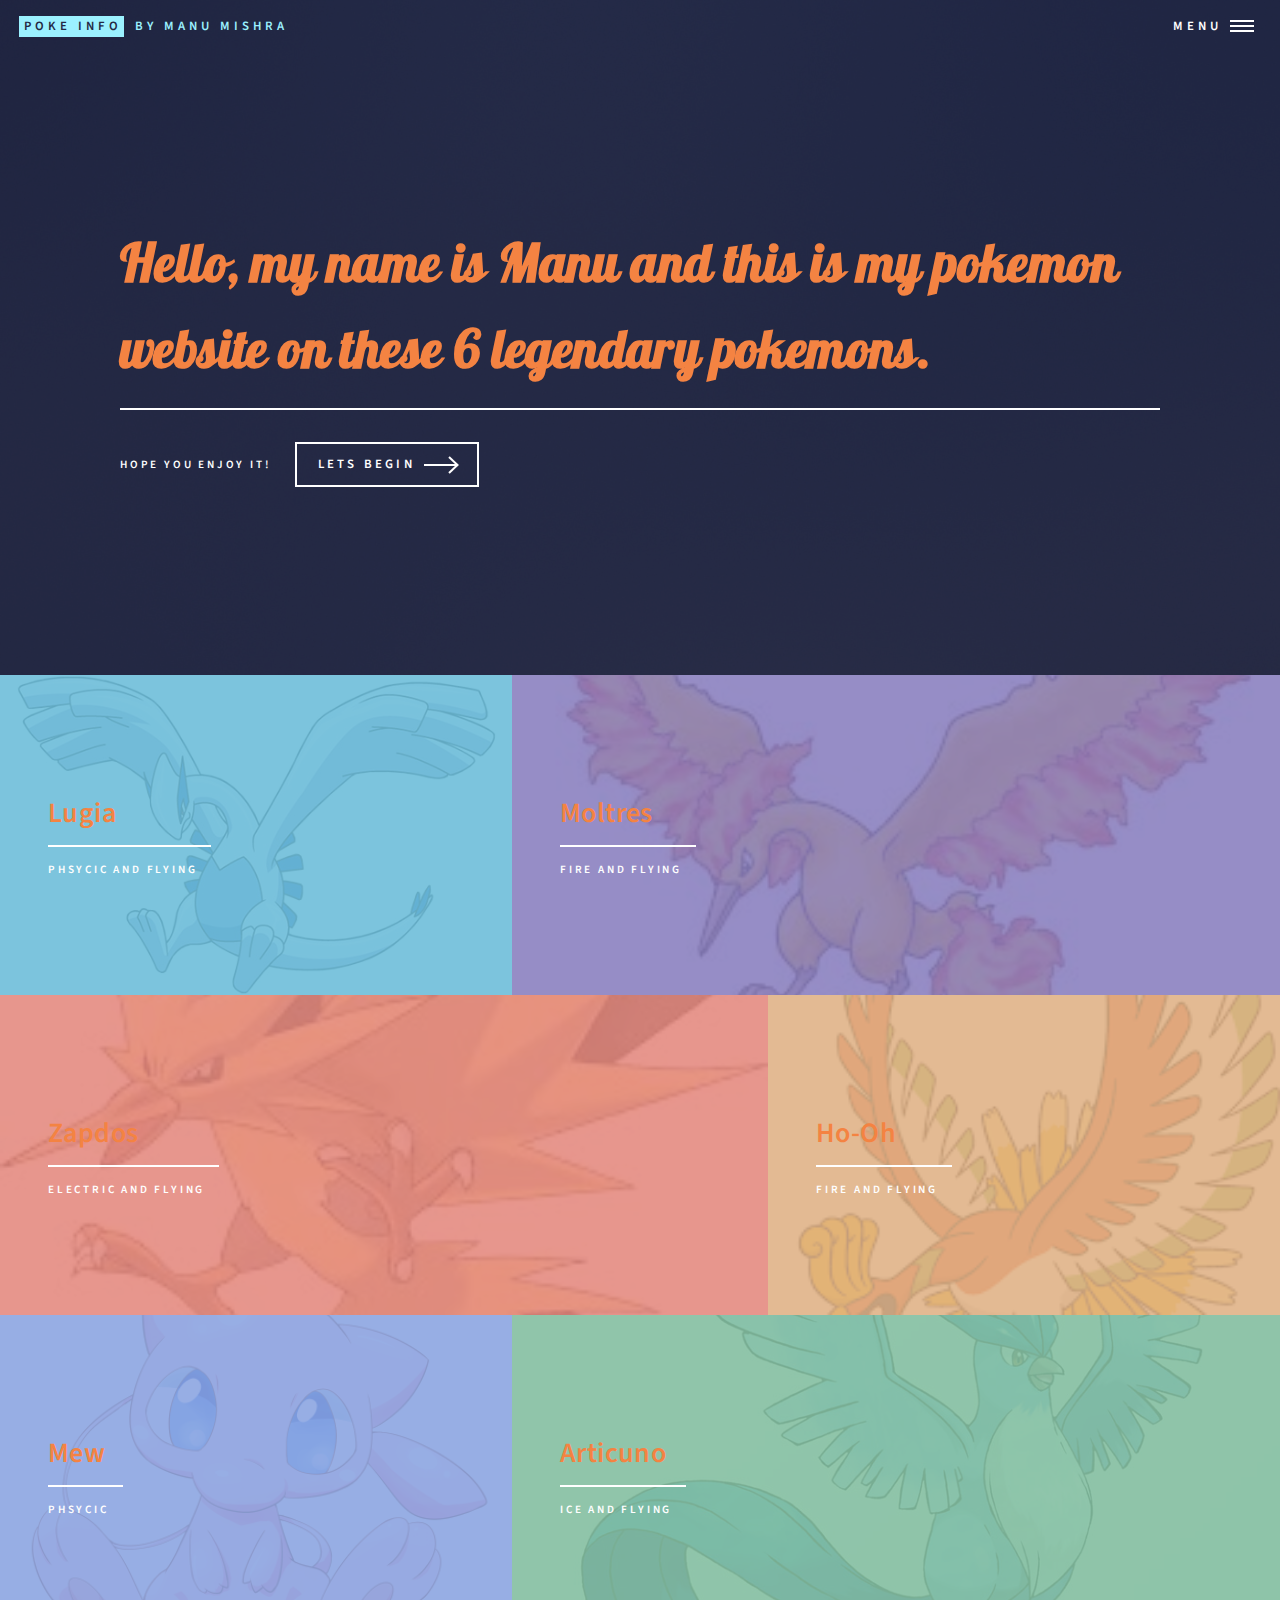
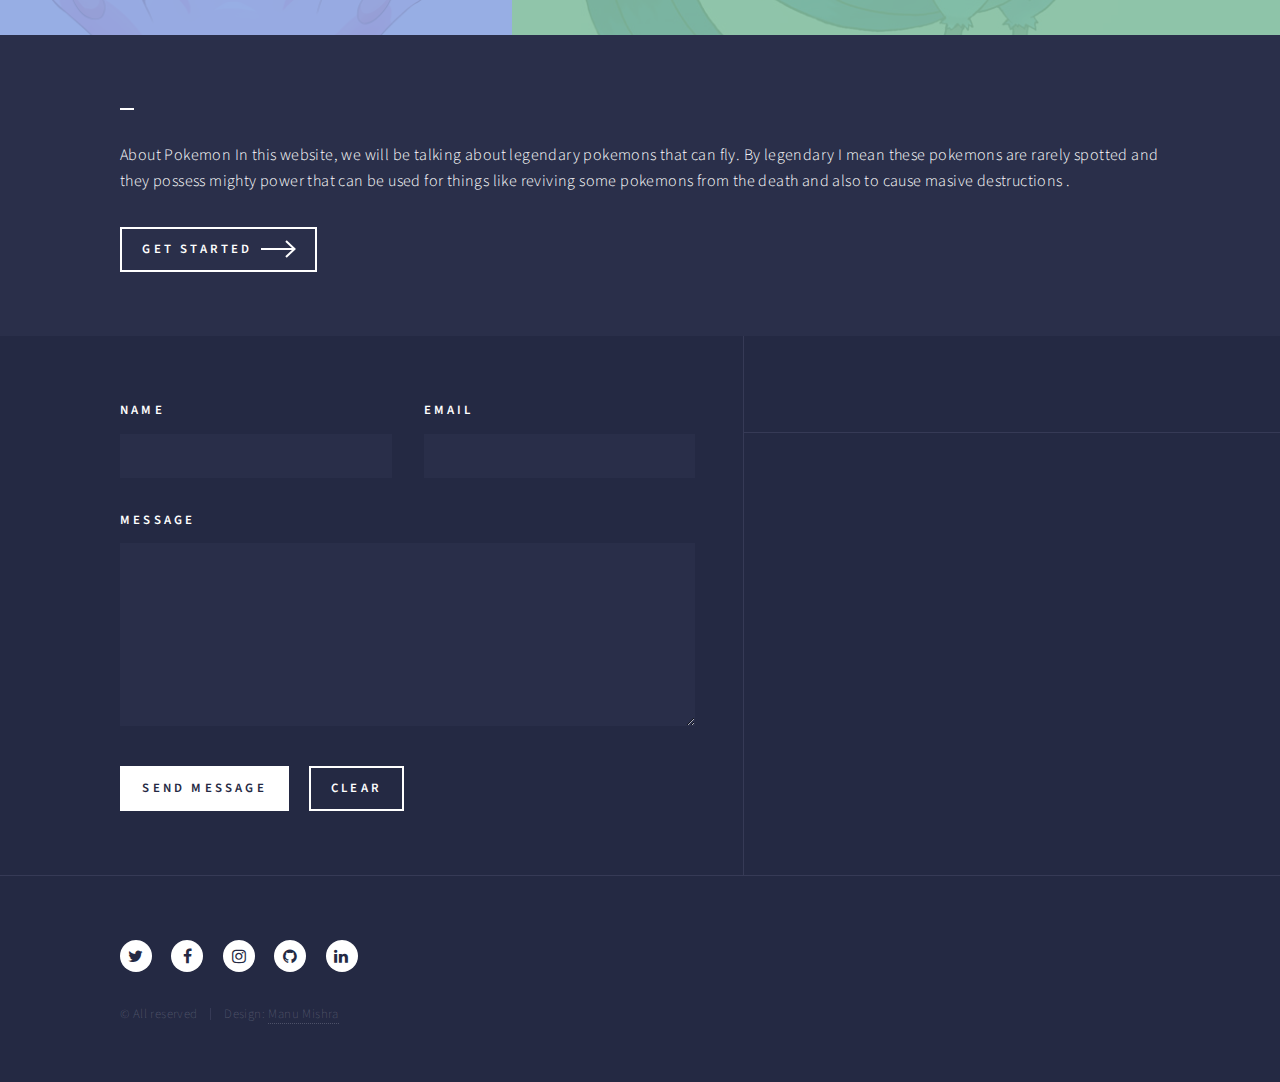
==== commit afc5d4fe: "edit" ====
--- a/index.html
+++ b/index.html
@@ -7,7 +7,7 @@
 <html>
 	<head>
 	    <link rel="shortcut icon" href="/favicon.ico" type="image/x-icon">
-		<title>Legendary Pokemon of the Sky</title>
+		<title>Legendary Pokemons</title>
 		<meta charset="utf-8" />
 		<meta name="viewport" content="width=device-width, initial-scale=1, user-scalable=no" />
 		<!--[if lte IE 8]><script src="assets/js/ie/html5shiv.js"></script><![endif]-->
@@ -46,12 +46,12 @@
 					<section id="banner" class="major">
 						<div class="inner">
 							<header class="major">
-								<h1>Hello, my name is Manu and this is my pokemon website on these 6 sky legendary pokemons.  </h1>
+								<h1>Hello, my name is Manu and this is my pokemon website on these 6 legendary pokemons.  </h1>
 							</header>
 							<div class="content">
 								<p>Hope you enjoy it!</p>
 								<ul class="actions">
-									<li><a href="#one" class="button next scrolly">Get Started</a></li>
+									<li><a href="#one" class="button next scrolly">Lets Begin</a></li>
 								</ul>
 							</div>
 						</div>
